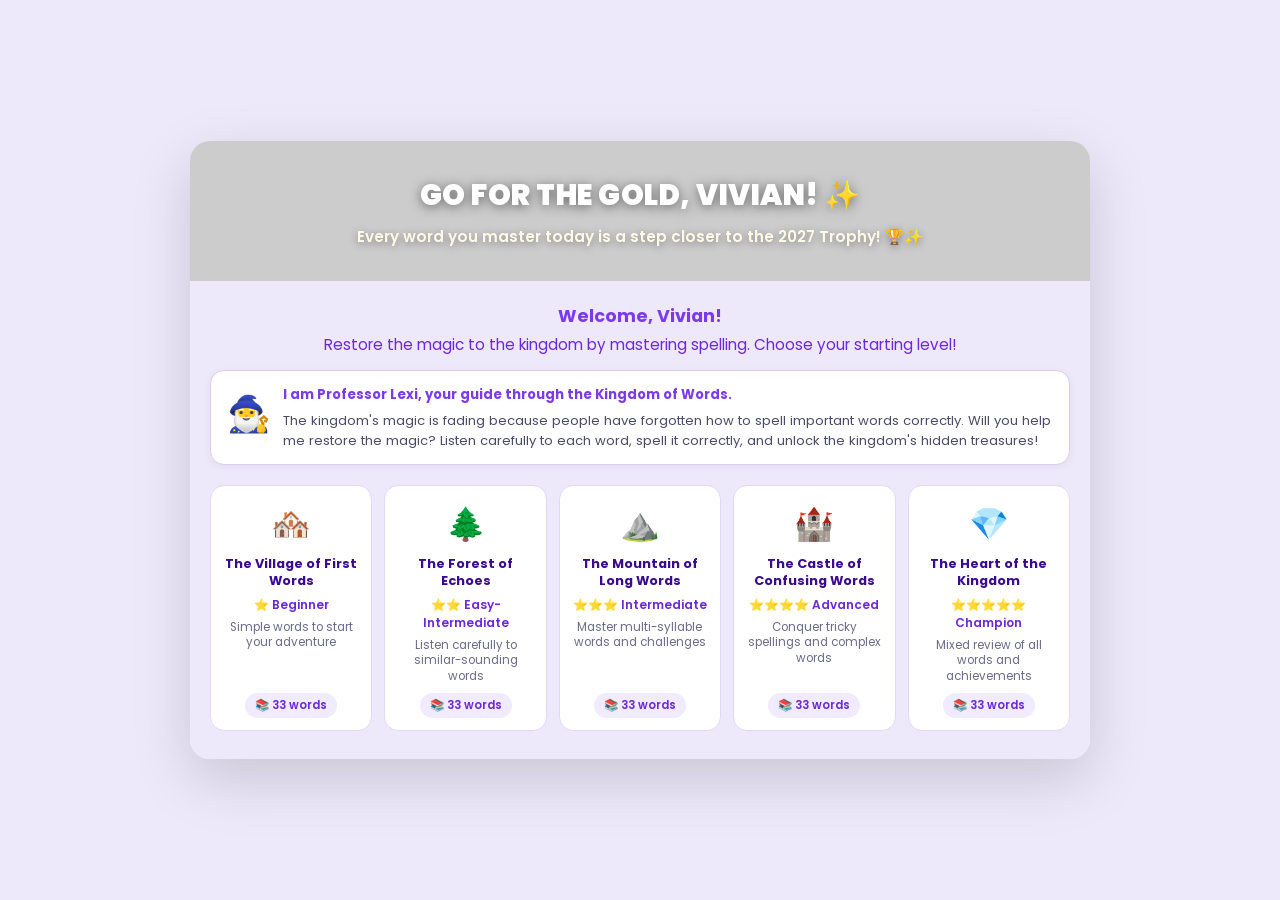
==== index.html @ 48dfe8df "Add files via upload" ====
<!DOCTYPE html>
<html lang="en">
<head>
    <meta charset="UTF-8">
    <meta name="viewport" content="width=device-width, initial-scale=1.0">
    <title>Kingdom of Words - Onboarding</title>
    <link href="https://fonts.googleapis.com/css2?family=Poppins:wght@300;400;600;700;900&display=swap" rel="stylesheet">
    <style>
        * { box-sizing: border-box; margin: 0; padding: 0; }
        
        body {
            font-family: 'Poppins', sans-serif;
            background: #ede8fa;
            min-height: 100vh;
            display: flex;
            justify-content: center;
            align-items: center;
            padding: 10px;
        }

        .container {
            max-width: 900px;
            width: 100%;
            background: white;
            border-radius: 20px;
            overflow: hidden;
            box-shadow: 0 20px 60px rgba(0, 0, 0, 0.15);
            display: flex;
            flex-direction: column;
            max-height: 95vh;
        }

        /* HERO BANNER */
        .header-section {
            background-image: url('https://lh3.googleusercontent.com/aida-public/[base64]');
            /* background-size: cover; */
            background-position: left 20%;
            padding: 28px 20px;
            text-align: center;
            position: relative;
            min-height: 140px;
            display: flex;
            flex-direction: column;
            justify-content: center;
            align-items: center;
        }

        .header-section::after {
            content: '';
            position: absolute;
            inset: 0;
            background: rgba(0, 0, 0, 0.2);
            z-index: 1;
        }

        .header-section h1 {
            color: white;
            font-size: 1.8rem;
            font-weight: 900;
            margin: 0;
            text-shadow: 0 2px 12px rgba(0, 0, 0, 0.5);
            position: relative;
            z-index: 2;
            letter-spacing: 0.5px;
        }

        .header-subtitle {
            color: #fff9e6;
            font-size: 0.95rem;
            font-weight: 600;
            margin: 8px 0 0 0;
            text-shadow: 0 2px 8px rgba(0, 0, 0, 0.4);
            position: relative;
            z-index: 2;
        }

        .header-tagline {
            display: none;
        }

        /* MAIN CONTENT */
        .main-content {
            background: #ede8fa;
            padding: 22px 20px 28px;
            flex: 1;
            overflow-y: auto;
        }

        /* WELCOME SECTION */
        .welcome-block {
            text-align: center;
            margin-bottom: 18px;
        }

        .welcome-name {
            font-size: 1.1rem;
            font-weight: 700;
            color: #7c3aed;
            margin-bottom: 4px;
        }

        .welcome-sub {
            font-size: 0.95rem;
            color: #6d28d9;
            line-height: 1.4;
        }

        /* PROFESSOR BOX */
        .lexi-intro {
            background: #fff;
            border-radius: 14px;
            border: 1.5px solid #d8cfee;
            padding: 14px 16px;
            display: flex;
            gap: 12px;
            align-items: flex-start;
            margin-bottom: 20px;
            box-shadow: 0 2px 8px rgba(0, 0, 0, 0.05);
        }

        .lexi-intro-emoji {
            font-size: 2.2rem;
            flex-shrink: 0;
            margin-top: 2px;
        }

        .lexi-intro-text p {
            font-size: 0.82rem;
            color: #4a4a6a;
            line-height: 1.5;
            margin: 0;
        }

        .lexi-intro-text p:first-child {
            font-weight: 700;
            color: #7c3aed;
            margin-bottom: 6px;
        }

        /* CARDS GRID */
        .kingdoms-grid {
            display: grid;
            grid-template-columns: repeat(auto-fit, minmax(140px, 1fr));
            gap: 12px;
            padding: 0;
        }

        .kingdom-card {
            background: #fff;
            border-radius: 14px;
            border: 1.5px solid #e0d9f5;
            padding: 14px 12px 12px;
            display: flex;
            flex-direction: column;
            align-items: center;
            text-align: center;
            cursor: pointer;
            transition: transform 0.15s, box-shadow 0.15s;
            position: relative;
            overflow: hidden;
        }

        .kingdom-card:hover {
            transform: translateY(-4px);
            box-shadow: 0 8px 20px rgba(124, 58, 237, 0.12);
            border-color: #a78bfa;
        }

        .lock-badge {
            display: none;
        }

        .kingdom-emoji {
            font-size: 2rem;
            margin-bottom: 8px;
        }

        .kingdom-name {
            font-size: 0.8rem;
            font-weight: 700;
            color: #3b0a8f;
            margin-bottom: 6px;
            line-height: 1.3;
        }

        .kingdom-difficulty {
            font-size: 0.75rem;
            font-weight: 600;
            color: #6d28d9;
            margin-bottom: 6px;
        }

        .kingdom-description {
            color: #6b6b8a;
            font-size: 0.73rem;
            line-height: 1.35;
            flex: 1;
            margin-bottom: 8px;
        }

        .kingdom-words-count {
            font-size: 0.72rem;
            background: #f0ebff;
            padding: 4px 10px;
            border-radius: 20px;
            color: #6d28d9;
            font-weight: 600;
            display: inline-block;
        }

        /* CONFIRMATION SCREEN */
        .confirmation-screen {
            display: none;
            justify-content: center;
            align-items: center;
            background: linear-gradient(135deg, #ede8fa 0%, #ddd4f0 100%);
        }

        .confirmation-screen.active {
            display: flex;
        }

        .confirmation-box {
            background: white;
            border-radius: 16px;
            padding: 24px 20px;
            text-align: center;
            max-width: 500px;
            box-shadow: 0 12px 40px rgba(124, 58, 237, 0.1);
        }

        .confirmation-emoji {
            font-size: 3rem;
            margin-bottom: 12px;
        }

        .confirmation-box h3 {
            font-size: 1.3rem;
            color: #3b0a8f;
            margin-bottom: 6px;
            font-weight: 700;
        }

        .confirmation-box p {
            font-size: 0.9rem;
            color: #6b6b8a;
            line-height: 1.4;
            margin-bottom: 14px;
        }

        .confirmation-stats {
            display: grid;
            grid-template-columns: 1fr 1fr;
            gap: 10px;
            margin-bottom: 14px;
        }

        .stat-item {
            background: #f5ebff;
            padding: 10px;
            border-radius: 8px;
        }

        .stat-label {
            font-size: 0.75rem;
            color: #9370db;
            margin-bottom: 3px;
            font-weight: 600;
        }

        .stat-value {
            font-size: 1.3rem;
            font-weight: 700;
            color: #7c3aed;
        }

        .button-group {
            display: grid;
            grid-template-columns: 1fr 1fr;
            gap: 8px;
        }

        .btn-primary {
            background: linear-gradient(135deg, #7c3aed 0%, #6d28d9 100%);
            color: white;
            border: none;
            padding: 10px 16px;
            font-size: 0.85rem;
            border-radius: 8px;
            cursor: pointer;
            font-weight: 700;
            transition: all 0.2s ease;
            font-family: 'Poppins', sans-serif;
        }

        .btn-primary:hover {
            transform: translateY(-2px);
            box-shadow: 0 8px 20px rgba(124, 58, 237, 0.3);
        }

        .btn-secondary {
            background: white;
            color: #7c3aed;
            border: 1.5px solid #c4b5fd;
            padding: 10px 16px;
            font-size: 0.85rem;
            border-radius: 8px;
            cursor: pointer;
            font-weight: 700;
            transition: all 0.2s ease;
            font-family: 'Poppins', sans-serif;
        }

        .btn-secondary:hover {
            background: #f5ebff;
            border-color: #7c3aed;
        }

        @keyframes fadeIn {
            from { opacity: 0; transform: translateY(15px); }
            to { opacity: 1; transform: translateY(0); }
        }

        .screen {
            animation: fadeIn 0.4s ease-in;
        }

        /* Responsive */
        @media (max-width: 768px) {
            .container {
                max-height: 100vh;
                border-radius: 0;
            }

            .header-section {
                padding: 18px 15px;
                min-height: 120px;
            }

            .header-section h1 {
                font-size: 1.4rem;
            }

            .header-subtitle {
                font-size: 0.85rem;
            }

            .main-content {
                padding: 16px 14px;
            }

            .welcome-name {
                font-size: 1rem;
            }

            .welcome-sub {
                font-size: 0.9rem;
            }

            .kingdoms-grid {
                grid-template-columns: repeat(auto-fit, minmax(120px, 1fr));
                gap: 10px;
            }

            .kingdom-card {
                padding: 12px 10px 10px;
            }

            .kingdom-emoji {
                font-size: 1.8rem;
                margin-bottom: 6px;
            }

            .kingdom-name {
                font-size: 0.75rem;
            }

            .kingdom-description {
                font-size: 0.7rem;
            }

            .button-group {
                grid-template-columns: 1fr;
            }

            .confirmation-box {
                max-width: 90%;
                padding: 20px 16px;
            }
        }
    </style>
</head>
<body>
    <div class="container">
        <!-- Header Section -->
        <div class="header-section" id="headerSection">
            <h1>GO FOR THE GOLD, VIVIAN! ✨</h1>
            <p class="header-subtitle">Every word you master today is a step closer to the 2027 Trophy! 🏆✨</p>
        </div>

        <!-- Kingdom Map -->
        <div class="main-content">
            <div style="text-align: center; margin-bottom: 14px;">
                <p style="font-size: 1.1rem; color: #7c3aed; font-weight: 700; margin-bottom: 4px;">Welcome, Vivian!</p>
                <p style="color: #6d28d9; font-size: 0.95rem;">Restore the magic to the kingdom by mastering spelling. Choose your starting level!</p>
            </div>
            <div class="lexi-intro">
                <div class="lexi-intro-emoji">🧙‍♂️</div>
                <div class="lexi-intro-text">
                    <p>I am Professor Lexi, your guide through the Kingdom of Words.</p>
                    <p>The kingdom's magic is fading because people have forgotten how to spell important words correctly. Will you help me restore the magic? Listen carefully to each word, spell it correctly, and unlock the kingdom's hidden treasures!</p>
                </div>
            </div>
            <div class="kingdoms-grid" id="kingdomsGrid"></div>
        </div>

        <!-- Level Confirmation -->
        <div class="confirmation-screen" id="confirmationScreen">
            <div class="confirmation-box">
                <div class="confirmation-emoji" id="confirmEmoji">🏘️</div>
                <h3 id="confirmTitle">The Village of First Words</h3>
                <p id="confirmDescription">Simple words to start your adventure</p>
                
                <div class="confirmation-stats">
                    <div class="stat-item">
                        <div class="stat-label">Words</div>
                        <div class="stat-value" id="confirmWordCount">33</div>
                    </div>
                    <div class="stat-item">
                        <div class="stat-label">Difficulty</div>
                        <div class="stat-value">⭐</div>
                    </div>
                </div>

                <div class="button-group">
                    <button class="btn-secondary" onclick="goToMap()">Back to Map</button>
                    <button class="btn-primary" onclick="startGame()">Start Game</button>
                </div>
            </div>
        </div>
    </div>

    <script>
        // Kingdom data with word ranges
        const kingdoms = [
            {
                id: 1,
                emoji: "🏘️",
                name: "The Village of First Words",
                difficulty: "⭐ Beginner",
                description: "Simple words to start your adventure",
                locked: false,
                wordCount: 33,
                theme: "🎯 Hear • Type • Learn"
            },
            {
                id: 2,
                emoji: "🌲",
                name: "The Forest of Echoes",
                difficulty: "⭐⭐ Easy-Intermediate",
                description: "Listen carefully to similar-sounding words",
                locked: false,
                wordCount: 33,
                theme: "👂 Careful Listening"
            },
            {
                id: 3,
                emoji: "⛰️",
                name: "The Mountain of Long Words",
                difficulty: "⭐⭐⭐ Intermediate",
                description: "Master multi-syllable words and challenges",
                locked: false,
                wordCount: 33,
                theme: "📝 Multi-syllable Quest"
            },
            {
                id: 4,
                emoji: "🏰",
                name: "The Castle of Confusing Words",
                difficulty: "⭐⭐⭐⭐ Advanced",
                description: "Conquer tricky spellings and complex words",
                locked: false,
                wordCount: 33,
                theme: "⚡ Ultimate Challenge"
            },
            {
                id: 5,
                emoji: "💎",
                name: "The Heart of the Kingdom",
                difficulty: "⭐⭐⭐⭐⭐ Champion",
                description: "Mixed review of all words and achievements",
                locked: false,
                wordCount: 33,
                theme: "👑 Master Speller"
            }
        ];

        let selectedKingdom = null;

        function goToMap() {
            renderKingdoms();
            document.getElementById('confirmationScreen').classList.remove('active');
        }

        function renderKingdoms() {
            const grid = document.getElementById('kingdomsGrid');
            grid.innerHTML = '';

            kingdoms.forEach((kingdom, index) => {
                const card = document.createElement('div');
                card.className = `kingdom-card ${kingdom.locked ? 'locked' : ''}`;
                
                if (!kingdom.locked) {
                    card.onclick = () => startGame(kingdom);
                }

                card.innerHTML = `
                    ${kingdom.locked ? '<div class="lock-badge">🔒</div>' : ''}
                    <div class="kingdom-emoji">${kingdom.emoji}</div>
                    <div class="kingdom-name">${kingdom.name}</div>
                    <div class="kingdom-difficulty">${kingdom.difficulty}</div>
                    <div class="kingdom-description">${kingdom.description}</div>
                    <div class="kingdom-words-count">📚 ${kingdom.wordCount} words</div>
                `;

                grid.appendChild(card);
            });
        }

        function startGame(kingdom) {
            if (kingdom) {
                // Store selected kingdom in sessionStorage
                sessionStorage.setItem('selectedKingdom', JSON.stringify(kingdom));
                
                // Redirect to main game
                window.location.href = 'game.html?kingdom=' + kingdom.id;
            }
        }

        // Initialize - Start on map screen
        document.getElementById('homeScreen')?.remove();
        document.getElementById('lexiScreen')?.remove();
        renderKingdoms();
    </script>
</body>
</html>
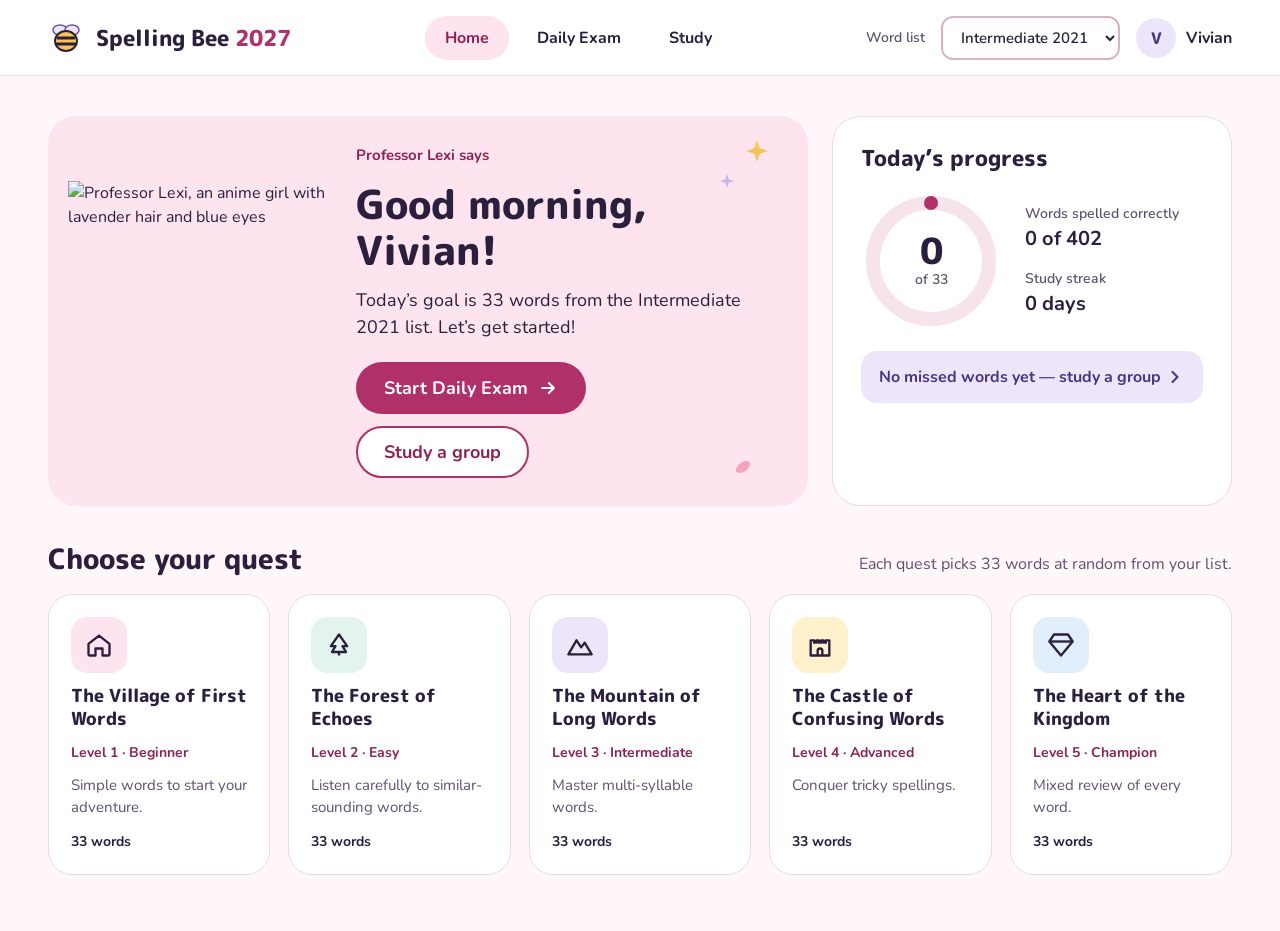
==== commit 81e88b22: "Add files via upload" ====
--- a/index.html
+++ b/index.html
@@ -3,544 +3,139 @@
 <head>
     <meta charset="UTF-8">
     <meta name="viewport" content="width=device-width, initial-scale=1.0">
-    <title>Kingdom of Words - Onboarding</title>
-    <link href="https://fonts.googleapis.com/css2?family=Poppins:wght@300;400;600;700;900&display=swap" rel="stylesheet">
-    <style>
-        * { box-sizing: border-box; margin: 0; padding: 0; }
-        
-        body {
-            font-family: 'Poppins', sans-serif;
-            background: #ede8fa;
-            min-height: 100vh;
-            display: flex;
-            justify-content: center;
-            align-items: center;
-            padding: 10px;
-        }
-
-        .container {
-            max-width: 900px;
-            width: 100%;
-            background: white;
-            border-radius: 20px;
-            overflow: hidden;
-            box-shadow: 0 20px 60px rgba(0, 0, 0, 0.15);
-            display: flex;
-            flex-direction: column;
-            max-height: 95vh;
-        }
-
-        /* HERO BANNER */
-        .header-section {
-            background-image: url('https://lh3.googleusercontent.com/aida-public/[base64]');
-            /* background-size: cover; */
-            background-position: left 20%;
-            padding: 28px 20px;
-            text-align: center;
-            position: relative;
-            min-height: 140px;
-            display: flex;
-            flex-direction: column;
-            justify-content: center;
-            align-items: center;
-        }
-
-        .header-section::after {
-            content: '';
-            position: absolute;
-            inset: 0;
-            background: rgba(0, 0, 0, 0.2);
-            z-index: 1;
-        }
-
-        .header-section h1 {
-            color: white;
-            font-size: 1.8rem;
-            font-weight: 900;
-            margin: 0;
-            text-shadow: 0 2px 12px rgba(0, 0, 0, 0.5);
-            position: relative;
-            z-index: 2;
-            letter-spacing: 0.5px;
-        }
-
-        .header-subtitle {
-            color: #fff9e6;
-            font-size: 0.95rem;
-            font-weight: 600;
-            margin: 8px 0 0 0;
-            text-shadow: 0 2px 8px rgba(0, 0, 0, 0.4);
-            position: relative;
-            z-index: 2;
-        }
-
-        .header-tagline {
-            display: none;
-        }
-
-        /* MAIN CONTENT */
-        .main-content {
-            background: #ede8fa;
-            padding: 22px 20px 28px;
-            flex: 1;
-            overflow-y: auto;
-        }
-
-        /* WELCOME SECTION */
-        .welcome-block {
-            text-align: center;
-            margin-bottom: 18px;
-        }
-
-        .welcome-name {
-            font-size: 1.1rem;
-            font-weight: 700;
-            color: #7c3aed;
-            margin-bottom: 4px;
-        }
-
-        .welcome-sub {
-            font-size: 0.95rem;
-            color: #6d28d9;
-            line-height: 1.4;
-        }
-
-        /* PROFESSOR BOX */
-        .lexi-intro {
-            background: #fff;
-            border-radius: 14px;
-            border: 1.5px solid #d8cfee;
-            padding: 14px 16px;
-            display: flex;
-            gap: 12px;
-            align-items: flex-start;
-            margin-bottom: 20px;
-            box-shadow: 0 2px 8px rgba(0, 0, 0, 0.05);
-        }
-
-        .lexi-intro-emoji {
-            font-size: 2.2rem;
-            flex-shrink: 0;
-            margin-top: 2px;
-        }
-
-        .lexi-intro-text p {
-            font-size: 0.82rem;
-            color: #4a4a6a;
-            line-height: 1.5;
-            margin: 0;
-        }
-
-        .lexi-intro-text p:first-child {
-            font-weight: 700;
-            color: #7c3aed;
-            margin-bottom: 6px;
-        }
-
-        /* CARDS GRID */
-        .kingdoms-grid {
-            display: grid;
-            grid-template-columns: repeat(auto-fit, minmax(140px, 1fr));
-            gap: 12px;
-            padding: 0;
-        }
-
-        .kingdom-card {
-            background: #fff;
-            border-radius: 14px;
-            border: 1.5px solid #e0d9f5;
-            padding: 14px 12px 12px;
-            display: flex;
-            flex-direction: column;
-            align-items: center;
-            text-align: center;
-            cursor: pointer;
-            transition: transform 0.15s, box-shadow 0.15s;
-            position: relative;
-            overflow: hidden;
-        }
-
-        .kingdom-card:hover {
-            transform: translateY(-4px);
-            box-shadow: 0 8px 20px rgba(124, 58, 237, 0.12);
-            border-color: #a78bfa;
-        }
-
-        .lock-badge {
-            display: none;
-        }
-
-        .kingdom-emoji {
-            font-size: 2rem;
-            margin-bottom: 8px;
-        }
-
-        .kingdom-name {
-            font-size: 0.8rem;
-            font-weight: 700;
-            color: #3b0a8f;
-            margin-bottom: 6px;
-            line-height: 1.3;
-        }
-
-        .kingdom-difficulty {
-            font-size: 0.75rem;
-            font-weight: 600;
-            color: #6d28d9;
-            margin-bottom: 6px;
-        }
-
-        .kingdom-description {
-            color: #6b6b8a;
-            font-size: 0.73rem;
-            line-height: 1.35;
-            flex: 1;
-            margin-bottom: 8px;
-        }
-
-        .kingdom-words-count {
-            font-size: 0.72rem;
-            background: #f0ebff;
-            padding: 4px 10px;
-            border-radius: 20px;
-            color: #6d28d9;
-            font-weight: 600;
-            display: inline-block;
-        }
-
-        /* CONFIRMATION SCREEN */
-        .confirmation-screen {
-            display: none;
-            justify-content: center;
-            align-items: center;
-            background: linear-gradient(135deg, #ede8fa 0%, #ddd4f0 100%);
-        }
-
-        .confirmation-screen.active {
-            display: flex;
-        }
-
-        .confirmation-box {
-            background: white;
-            border-radius: 16px;
-            padding: 24px 20px;
-            text-align: center;
-            max-width: 500px;
-            box-shadow: 0 12px 40px rgba(124, 58, 237, 0.1);
-        }
-
-        .confirmation-emoji {
-            font-size: 3rem;
-            margin-bottom: 12px;
-        }
-
-        .confirmation-box h3 {
-            font-size: 1.3rem;
-            color: #3b0a8f;
-            margin-bottom: 6px;
-            font-weight: 700;
-        }
-
-        .confirmation-box p {
-            font-size: 0.9rem;
-            color: #6b6b8a;
-            line-height: 1.4;
-            margin-bottom: 14px;
-        }
-
-        .confirmation-stats {
-            display: grid;
-            grid-template-columns: 1fr 1fr;
-            gap: 10px;
-            margin-bottom: 14px;
-        }
-
-        .stat-item {
-            background: #f5ebff;
-            padding: 10px;
-            border-radius: 8px;
-        }
-
-        .stat-label {
-            font-size: 0.75rem;
-            color: #9370db;
-            margin-bottom: 3px;
-            font-weight: 600;
-        }
-
-        .stat-value {
-            font-size: 1.3rem;
-            font-weight: 700;
-            color: #7c3aed;
-        }
-
-        .button-group {
-            display: grid;
-            grid-template-columns: 1fr 1fr;
-            gap: 8px;
-        }
-
-        .btn-primary {
-            background: linear-gradient(135deg, #7c3aed 0%, #6d28d9 100%);
-            color: white;
-            border: none;
-            padding: 10px 16px;
-            font-size: 0.85rem;
-            border-radius: 8px;
-            cursor: pointer;
-            font-weight: 700;
-            transition: all 0.2s ease;
-            font-family: 'Poppins', sans-serif;
-        }
-
-        .btn-primary:hover {
-            transform: translateY(-2px);
-            box-shadow: 0 8px 20px rgba(124, 58, 237, 0.3);
-        }
-
-        .btn-secondary {
-            background: white;
-            color: #7c3aed;
-            border: 1.5px solid #c4b5fd;
-            padding: 10px 16px;
-            font-size: 0.85rem;
-            border-radius: 8px;
-            cursor: pointer;
-            font-weight: 700;
-            transition: all 0.2s ease;
-            font-family: 'Poppins', sans-serif;
-        }
-
-        .btn-secondary:hover {
-            background: #f5ebff;
-            border-color: #7c3aed;
-        }
-
-        @keyframes fadeIn {
-            from { opacity: 0; transform: translateY(15px); }
-            to { opacity: 1; transform: translateY(0); }
-        }
-
-        .screen {
-            animation: fadeIn 0.4s ease-in;
-        }
-
-        /* Responsive */
-        @media (max-width: 768px) {
-            .container {
-                max-height: 100vh;
-                border-radius: 0;
-            }
-
-            .header-section {
-                padding: 18px 15px;
-                min-height: 120px;
-            }
-
-            .header-section h1 {
-                font-size: 1.4rem;
-            }
-
-            .header-subtitle {
-                font-size: 0.85rem;
-            }
-
-            .main-content {
-                padding: 16px 14px;
-            }
-
-            .welcome-name {
-                font-size: 1rem;
-            }
-
-            .welcome-sub {
-                font-size: 0.9rem;
-            }
-
-            .kingdoms-grid {
-                grid-template-columns: repeat(auto-fit, minmax(120px, 1fr));
-                gap: 10px;
-            }
-
-            .kingdom-card {
-                padding: 12px 10px 10px;
-            }
-
-            .kingdom-emoji {
-                font-size: 1.8rem;
-                margin-bottom: 6px;
-            }
-
-            .kingdom-name {
-                font-size: 0.75rem;
-            }
-
-            .kingdom-description {
-                font-size: 0.7rem;
-            }
-
-            .button-group {
-                grid-template-columns: 1fr;
-            }
-
-            .confirmation-box {
-                max-width: 90%;
-                padding: 20px 16px;
-            }
-        }
-    </style>
+    <title>Spelling Bee 2027 – Home</title>
+    <link rel="preconnect" href="https://fonts.googleapis.com">
+    <link rel="preconnect" href="https://fonts.gstatic.com" crossorigin>
+    <link rel="stylesheet" href="https://fonts.googleapis.com/css2?family=Atkinson+Hyperlegible:wght@400;700&family=M+PLUS+Rounded+1c:wght@500;700;800&family=Nunito:wght@400;600;700;800&display=swap">
+    <link rel="stylesheet" href="app.css">
+    <script src="app.js"></script>
 </head>
 <body>
-    <div class="container">
-        <!-- Header Section -->
-        <div class="header-section" id="headerSection">
-            <h1>GO FOR THE GOLD, VIVIAN! ✨</h1>
-            <p class="header-subtitle">Every word you master today is a step closer to the 2027 Trophy! 🏆✨</p>
+    <a class="skip-link" href="#main">Skip to main content</a>
+
+    <header class="site-header">
+        <a class="brand" href="index.html">
+            <svg width="36" height="36" viewBox="0 0 36 36" aria-hidden="true"><ellipse cx="12" cy="10" rx="7" ry="5" fill="#EDE6FA" stroke="#6B4FA0" stroke-width="1.5"/><ellipse cx="24" cy="10" rx="7" ry="5" fill="#EDE6FA" stroke="#6B4FA0" stroke-width="1.5"/><ellipse cx="18" cy="21" rx="11" ry="10" fill="#F6C453" stroke="#2A1F3D" stroke-width="2"/><path d="M10 18h16M9 24h18" stroke="#2A1F3D" stroke-width="3" stroke-linecap="round"/></svg>
+            <span>Spelling Bee <span class="brand-year">2027</span></span>
+        </a>
+        <nav class="main-nav" aria-label="Main">
+            <a href="index.html" data-nav="home">Home</a>
+            <a href="game.html" data-nav="exam">Daily Exam</a>
+            <a href="game.html?view=study" data-nav="study">Study</a>
+        </nav>
+        <div class="header-tools">
+            <label for="word-list">Word list</label>
+            <select id="word-list" class="select"></select>
+            <div class="user-chip"><span class="avatar-initial" aria-hidden="true">V</span><span>Vivian</span></div>
+        </div>
+    </header>
+
+    <main id="main" class="page">
+        <div class="home-top">
+            <section class="hero" aria-labelledby="hello">
+                <svg class="sparkle" aria-hidden="true" width="22" height="22" viewBox="0 0 20 20" style="top: 24px; right: 40px"><path d="M10 0L12.5 7.5L20 10L12.5 12.5L10 20L7.5 12.5L0 10L7.5 7.5Z" fill="#F6C453"/></svg>
+                <svg class="sparkle" aria-hidden="true" width="14" height="14" viewBox="0 0 20 20" style="top: 58px; right: 74px"><path d="M10 0L12.5 7.5L20 10L12.5 12.5L10 20L7.5 12.5L0 10L7.5 7.5Z" fill="#C9B6EE"/></svg>
+                <svg class="sparkle" aria-hidden="true" width="18" height="18" viewBox="0 0 20 20" style="bottom: 30px; right: 56px"><ellipse cx="10" cy="10" rx="9" ry="5" transform="rotate(-35 10 10)" fill="#F4A3BD"/></svg>
+                <img class="hero-portrait" src="images/lexi-portrait.png" alt="Professor Lexi, an anime girl with lavender hair and blue eyes" width="260" height="260">
+                <div class="hero-text">
+                    <p class="hero-kicker">Professor Lexi says</p>
+                    <h1 id="hello">Hello, Vivian!</h1>
+                    <p class="hero-lead" id="hero-lead">Loading today’s words…</p>
+                    <div class="hero-actions">
+                        <a class="btn btn-primary" href="game.html" id="continue-btn">Start Daily Exam
+                            <svg width="20" height="20" viewBox="0 0 24 24" fill="none" stroke="currentColor" stroke-width="2.5" stroke-linecap="round" stroke-linejoin="round" aria-hidden="true"><path d="M5 12h14M13 6l6 6-6 6"/></svg>
+                        </a>
+                        <a class="btn btn-outline" href="game.html?view=study">Study a group</a>
+                    </div>
+                </div>
+            </section>
+
+            <section class="card progress-card" aria-labelledby="today-h">
+                <h2 id="today-h">Today’s progress</h2>
+                <div class="progress-body">
+                    <div class="ring">
+                        <svg width="140" height="140" viewBox="0 0 140 140" role="img" id="ring-svg" aria-label="0 words correct today">
+                            <circle cx="70" cy="70" r="58" fill="none" stroke="var(--track)" stroke-width="14"/>
+                            <circle id="ring-fill" cx="70" cy="70" r="58" fill="none" stroke="var(--primary)" stroke-width="14" stroke-linecap="round" stroke-dasharray="0 364.4" transform="rotate(-90 70 70)"/>
+                        </svg>
+                        <div class="ring-label" aria-hidden="true"><span class="ring-number" id="ring-number">0</span><span class="ring-of" id="ring-of">of 33</span></div>
+                    </div>
+                    <dl class="stat-list">
+                        <div><dt>Words spelled correctly</dt><dd id="stat-mastered">–</dd></div>
+                        <div><dt>Study streak</dt><dd id="stat-streak">–</dd></div>
+                    </dl>
+                </div>
+                <a class="review-link" href="game.html?mode=missed" id="review-link">
+                    <span id="review-text">Review missed words</span>
+                    <svg width="20" height="20" viewBox="0 0 24 24" fill="none" stroke="currentColor" stroke-width="2.5" stroke-linecap="round" stroke-linejoin="round" aria-hidden="true"><path d="M9 6l6 6-6 6"/></svg>
+                </a>
+            </section>
         </div>
 
-        <!-- Kingdom Map -->
-        <div class="main-content">
-            <div style="text-align: center; margin-bottom: 14px;">
-                <p style="font-size: 1.1rem; color: #7c3aed; font-weight: 700; margin-bottom: 4px;">Welcome, Vivian!</p>
-                <p style="color: #6d28d9; font-size: 0.95rem;">Restore the magic to the kingdom by mastering spelling. Choose your starting level!</p>
+        <section aria-labelledby="quests-h" style="display: flex; flex-direction: column; gap: 18px">
+            <div class="section-head">
+                <h2 id="quests-h">Choose your quest</h2>
+                <p class="muted">Each quest picks 33 words at random from your list.</p>
             </div>
-            <div class="lexi-intro">
-                <div class="lexi-intro-emoji">🧙‍♂️</div>
-                <div class="lexi-intro-text">
-                    <p>I am Professor Lexi, your guide through the Kingdom of Words.</p>
-                    <p>The kingdom's magic is fading because people have forgotten how to spell important words correctly. Will you help me restore the magic? Listen carefully to each word, spell it correctly, and unlock the kingdom's hidden treasures!</p>
-                </div>
-            </div>
-            <div class="kingdoms-grid" id="kingdomsGrid"></div>
-        </div>
+            <div class="quest-grid" id="quest-grid"></div>
+        </section>
+    </main>
 
-        <!-- Level Confirmation -->
-        <div class="confirmation-screen" id="confirmationScreen">
-            <div class="confirmation-box">
-                <div class="confirmation-emoji" id="confirmEmoji">🏘️</div>
-                <h3 id="confirmTitle">The Village of First Words</h3>
-                <p id="confirmDescription">Simple words to start your adventure</p>
-                
-                <div class="confirmation-stats">
-                    <div class="stat-item">
-                        <div class="stat-label">Words</div>
-                        <div class="stat-value" id="confirmWordCount">33</div>
-                    </div>
-                    <div class="stat-item">
-                        <div class="stat-label">Difficulty</div>
-                        <div class="stat-value">⭐</div>
-                    </div>
-                </div>
-
-                <div class="button-group">
-                    <button class="btn-secondary" onclick="goToMap()">Back to Map</button>
-                    <button class="btn-primary" onclick="startGame()">Start Game</button>
-                </div>
-            </div>
-        </div>
-    </div>
+    <nav class="bottom-nav" aria-label="Main">
+        <a href="index.html" data-nav="home"><svg width="24" height="24" viewBox="0 0 24 24" fill="none" stroke="currentColor" stroke-width="2" stroke-linejoin="round" aria-hidden="true"><path d="M3 11l9-7 9 7v9a1 1 0 0 1-1 1h-5v-6H9v6H4a1 1 0 0 1-1-1z"/></svg>Home</a>
+        <a href="game.html" data-nav="exam"><svg width="24" height="24" viewBox="0 0 24 24" fill="none" stroke="currentColor" stroke-width="2" stroke-linecap="round" stroke-linejoin="round" aria-hidden="true"><path d="M11 5L6 9H3v6h3l5 4z"/><path d="M15.5 8.5a5 5 0 0 1 0 7"/></svg>Exam</a>
+        <a href="game.html?view=study" data-nav="study"><svg width="24" height="24" viewBox="0 0 24 24" fill="none" stroke="currentColor" stroke-width="2" stroke-linejoin="round" aria-hidden="true"><path d="M4 5a2 2 0 0 1 2-2h13v16H6a2 2 0 0 0-2 2z"/><path d="M4 21V5M9 7h6"/></svg>Study</a>
+    </nav>
 
     <script>
-        // Kingdom data with word ranges
-        const kingdoms = [
-            {
-                id: 1,
-                emoji: "🏘️",
-                name: "The Village of First Words",
-                difficulty: "⭐ Beginner",
-                description: "Simple words to start your adventure",
-                locked: false,
-                wordCount: 33,
-                theme: "🎯 Hear • Type • Learn"
-            },
-            {
-                id: 2,
-                emoji: "🌲",
-                name: "The Forest of Echoes",
-                difficulty: "⭐⭐ Easy-Intermediate",
-                description: "Listen carefully to similar-sounding words",
-                locked: false,
-                wordCount: 33,
-                theme: "👂 Careful Listening"
-            },
-            {
-                id: 3,
-                emoji: "⛰️",
-                name: "The Mountain of Long Words",
-                difficulty: "⭐⭐⭐ Intermediate",
-                description: "Master multi-syllable words and challenges",
-                locked: false,
-                wordCount: 33,
-                theme: "📝 Multi-syllable Quest"
-            },
-            {
-                id: 4,
-                emoji: "🏰",
-                name: "The Castle of Confusing Words",
-                difficulty: "⭐⭐⭐⭐ Advanced",
-                description: "Conquer tricky spellings and complex words",
-                locked: false,
-                wordCount: 33,
-                theme: "⚡ Ultimate Challenge"
-            },
-            {
-                id: 5,
-                emoji: "💎",
-                name: "The Heart of the Kingdom",
-                difficulty: "⭐⭐⭐⭐⭐ Champion",
-                description: "Mixed review of all words and achievements",
-                locked: false,
-                wordCount: 33,
-                theme: "👑 Master Speller"
+        SB.initHeader('home');
+
+        const hour = new Date().getHours();
+        const greeting = hour < 12 ? 'Good morning' : hour < 18 ? 'Good afternoon' : 'Good evening';
+        document.getElementById('hello').textContent = `${greeting}, Vivian!`;
+
+        document.getElementById('quest-grid').innerHTML = SB.QUESTS.map(q => `
+            <a class="quest" href="game.html?kingdom=${q.id}">
+                <span class="quest-icon" style="background: var(${q.tint})"><svg width="28" height="28" viewBox="0 0 24 24" fill="none" stroke="#2A1F3D" stroke-width="2" stroke-linejoin="round" aria-hidden="true">${q.icon}</svg></span>
+                <span class="quest-name">${SB.esc(q.name)}</span>
+                <span class="quest-level">${SB.esc(q.level)}</span>
+                <span class="quest-desc">${SB.esc(q.desc)}</span>
+                <span class="quest-count">33 words</span>
+            </a>`).join('');
+
+        SB.loadWords().then(({ list, words, goal }) => {
+            const p = SB.getProgress();
+            const score = SB.todayScore(p);
+            const inList = new Set(words.map(w => w.word));
+            const mastered = Object.keys(p.correctWords).filter(w => inList.has(w)).length;
+            const missed = Object.keys(p.incorrectWordsCount).filter(w => inList.has(w)).length;
+            const days = SB.streak(p);
+
+            let lead = `Today’s goal is ${goal} words from the ${list.name} list. `;
+            if (score.correct === 0) lead += 'Let’s get started!';
+            else if (score.correct < goal) lead += `You’re ${score.correct} words in — let’s keep going.`;
+            else lead += 'You reached today’s goal — amazing work!';
+            document.getElementById('hero-lead').textContent = lead;
+            if (score.total > 0) document.getElementById('continue-btn').firstChild.textContent = 'Continue Daily Exam ';
+
+            const shown = Math.min(score.correct, goal);
+            document.getElementById('ring-fill').setAttribute('stroke-dasharray', `${(shown / goal * 364.4).toFixed(1)} 364.4`);
+            document.getElementById('ring-svg').setAttribute('aria-label', `${score.correct} of ${goal} words correct today`);
+            document.getElementById('ring-number').textContent = score.correct;
+            document.getElementById('ring-of').textContent = `of ${goal}`;
+            document.getElementById('stat-mastered').textContent = `${mastered} of ${words.length}`;
+            document.getElementById('stat-streak').textContent = days === 1 ? '1 day' : `${days} days`;
+
+            const review = document.getElementById('review-link');
+            if (missed > 0) {
+                document.getElementById('review-text').textContent = `Review ${missed} missed ${missed === 1 ? 'word' : 'words'}`;
+            } else {
+                document.getElementById('review-text').textContent = 'No missed words yet — study a group';
+                review.href = 'game.html?view=study';
             }
-        ];
-
-        let selectedKingdom = null;
-
-        function goToMap() {
-            renderKingdoms();
-            document.getElementById('confirmationScreen').classList.remove('active');
-        }
-
-        function renderKingdoms() {
-            const grid = document.getElementById('kingdomsGrid');
-            grid.innerHTML = '';
-
-            kingdoms.forEach((kingdom, index) => {
-                const card = document.createElement('div');
-                card.className = `kingdom-card ${kingdom.locked ? 'locked' : ''}`;
-                
-                if (!kingdom.locked) {
-                    card.onclick = () => startGame(kingdom);
-                }
-
-                card.innerHTML = `
-                    ${kingdom.locked ? '<div class="lock-badge">🔒</div>' : ''}
-                    <div class="kingdom-emoji">${kingdom.emoji}</div>
-                    <div class="kingdom-name">${kingdom.name}</div>
-                    <div class="kingdom-difficulty">${kingdom.difficulty}</div>
-                    <div class="kingdom-description">${kingdom.description}</div>
-                    <div class="kingdom-words-count">📚 ${kingdom.wordCount} words</div>
-                `;
-
-                grid.appendChild(card);
-            });
-        }
-
-        function startGame(kingdom) {
-            if (kingdom) {
-                // Store selected kingdom in sessionStorage
-                sessionStorage.setItem('selectedKingdom', JSON.stringify(kingdom));
-                
-                // Redirect to main game
-                window.location.href = 'game.html?kingdom=' + kingdom.id;
-            }
-        }
-
-        // Initialize - Start on map screen
-        document.getElementById('homeScreen')?.remove();
-        document.getElementById('lexiScreen')?.remove();
-        renderKingdoms();
+        }).catch(() => {
+            document.getElementById('hero-lead').textContent = 'The word list could not be loaded. Open this app from a web server (for example GitHub Pages), not by double-clicking the file.';
+        });
     </script>
 </body>
 </html>
--- a/app.css
+++ b/app.css
@@ -0,0 +1,390 @@
+/* Spelling Bee 2027 — shared styles */
+:root {
+    --ink: #2A1F3D;
+    --muted: #5E5270;
+    --bg: #FFF7FA;
+    --surface: #FFFFFF;
+    --line: #F2D7E3;
+    --field-line: #D7B3C6;
+    --primary: #B0306A;
+    --primary-ink: #8C2355;
+    --primary-soft: #FDE4EE;
+    --lavender: #EDE6FA;
+    --lavender-ink: #4B3480;
+    --honey: #F6C453;
+    --honey-soft: #FFF1CC;
+    --mint-soft: #E3F4EE;
+    --sky-soft: #E1EEFB;
+    --good: #1E5C44;
+    --good-soft: #E3F4EE;
+    --bad: #8E1E17;
+    --bad-soft: #FDECEA;
+    --track: #F6E3EC;
+    --font-display: 'M PLUS Rounded 1c', 'Nunito', system-ui, sans-serif;
+    --font-body: 'Nunito', system-ui, sans-serif;
+}
+
+html.high-contrast {
+    --ink: #000000;
+    --muted: #2A1F3D;
+    --line: #6B4F63;
+    --field-line: #2A1F3D;
+    --primary: #8C1F52;
+    --primary-ink: #6B1A41;
+    --track: #D9B8C8;
+}
+
+html.easy-read {
+    --font-display: 'Atkinson Hyperlegible', system-ui, sans-serif;
+    --font-body: 'Atkinson Hyperlegible', system-ui, sans-serif;
+}
+html.easy-read body { letter-spacing: 0.02em; word-spacing: 0.08em; }
+
+html.text-small { font-size: 93.75%; }
+html.text-large { font-size: 118.75%; }
+
+html.reduce-motion *, html.reduce-motion *::before, html.reduce-motion *::after {
+    animation: none !important;
+    transition: none !important;
+    scroll-behavior: auto !important;
+}
+
+* { box-sizing: border-box; }
+[hidden] { display: none !important; }
+
+body {
+    margin: 0;
+    font-family: var(--font-body);
+    color: var(--ink);
+    background: var(--bg);
+    line-height: 1.5;
+    min-height: 100vh;
+}
+
+a { color: var(--primary-ink); }
+a:hover { color: #6B1A41; }
+button, input, select { font-family: inherit; }
+button { cursor: pointer; }
+:focus-visible { outline: 3px solid var(--ink); outline-offset: 3px; }
+h1, h2, h3 { font-family: var(--font-display); font-weight: 800; margin: 0; line-height: 1.2; }
+p { margin: 0; }
+img { max-width: 100%; }
+
+.visually-hidden {
+    position: absolute !important;
+    width: 1px; height: 1px;
+    padding: 0; margin: -1px;
+    overflow: hidden; clip: rect(0 0 0 0);
+    white-space: nowrap; border: 0;
+}
+
+.skip-link {
+    position: absolute; left: 16px; top: -60px;
+    padding: 10px 16px; border-radius: 12px;
+    background: var(--ink); color: #FFFFFF; font-weight: 700; z-index: 10;
+}
+.skip-link:focus { top: 12px; color: #FFFFFF; }
+
+/* ---------- Header ---------- */
+.site-header {
+    display: flex; align-items: center; justify-content: space-between; gap: 16px;
+    min-height: 76px; padding: 0 48px;
+    background: var(--surface); border-bottom: 1px solid var(--line);
+}
+.brand {
+    display: flex; align-items: center; gap: 12px;
+    text-decoration: none; color: var(--ink);
+    font-family: var(--font-display); font-weight: 800; font-size: 1.375rem;
+}
+.brand:hover { color: var(--ink); }
+.brand-year { color: var(--primary); }
+.main-nav { display: flex; gap: 8px; }
+.main-nav a {
+    display: flex; align-items: center; gap: 8px;
+    min-height: 44px; padding: 0 20px; border-radius: 999px;
+    color: var(--ink); font-weight: 700; text-decoration: none;
+}
+.main-nav a:hover { background: var(--bg); }
+.main-nav a[aria-current="page"] { background: var(--primary-soft); color: var(--primary-ink); }
+.main-nav svg { display: none; }
+.header-tools { display: flex; align-items: center; gap: 16px; }
+.header-tools label { font-size: 0.875rem; font-weight: 600; color: var(--muted); }
+.select {
+    height: 44px; padding: 0 14px;
+    border: 2px solid var(--field-line); border-radius: 12px;
+    background: var(--surface); color: var(--ink);
+    font-size: 0.9375rem; font-weight: 600;
+}
+.user-chip { display: flex; align-items: center; gap: 10px; font-weight: 700; }
+.avatar-initial {
+    width: 40px; height: 40px; border-radius: 50%;
+    background: var(--lavender); color: var(--lavender-ink);
+    display: flex; align-items: center; justify-content: center;
+    font-family: var(--font-display); font-weight: 800;
+}
+
+/* ---------- Layout ---------- */
+.page { max-width: 1280px; margin: 0 auto; padding: 40px 48px 56px; display: flex; flex-direction: column; gap: 36px; }
+.card { background: var(--surface); border: 1px solid var(--line); border-radius: 28px; }
+.muted { color: var(--muted); }
+
+/* ---------- Buttons ---------- */
+.btn {
+    display: inline-flex; align-items: center; justify-content: center; gap: 10px;
+    min-height: 52px; padding: 0 26px; border-radius: 999px;
+    font-size: 1.125rem; font-weight: 700; text-decoration: none;
+    border: 2px solid transparent;
+}
+.btn-primary { background: var(--primary); color: #FFFFFF; }
+.btn-primary:hover { background: var(--primary-ink); color: #FFFFFF; }
+.btn-outline { background: var(--surface); border-color: var(--primary); color: var(--primary-ink); }
+.btn-outline:hover { background: var(--primary-soft); color: var(--primary-ink); }
+.btn-soft {
+    background: var(--surface); border: 2px solid var(--primary); color: var(--primary-ink);
+    min-height: 52px; border-radius: 16px; font-size: 1rem; font-weight: 700;
+}
+.btn-soft:hover { background: var(--primary-soft); }
+
+/* ---------- Home ---------- */
+.home-top { display: grid; grid-template-columns: minmax(0, 1fr) 400px; gap: 24px; }
+.hero {
+    position: relative; display: flex; align-items: center; gap: 28px;
+    padding: 28px 40px 28px 20px; border-radius: 28px; background: var(--primary-soft);
+    overflow: hidden;
+}
+.hero-portrait { width: 260px; height: 260px; flex-shrink: 0; margin: -12px 0; object-fit: cover; }
+.hero-text { display: flex; flex-direction: column; gap: 14px; }
+.hero-kicker { font-size: 0.9375rem; font-weight: 700; color: var(--primary-ink); }
+.hero h1 { font-size: 2.5rem; line-height: 1.15; }
+.hero-lead { font-size: 1.125rem; line-height: 1.55; max-width: 460px; }
+.hero-actions { display: flex; flex-wrap: wrap; gap: 12px; margin-top: 6px; }
+.sparkle { position: absolute; }
+
+.progress-card { padding: 28px; display: flex; flex-direction: column; gap: 20px; }
+.progress-card h2 { font-size: 1.375rem; }
+.progress-body { display: flex; align-items: center; gap: 24px; }
+.ring { position: relative; width: 140px; height: 140px; flex-shrink: 0; }
+.ring-label { position: absolute; inset: 0; display: flex; flex-direction: column; align-items: center; justify-content: center; }
+.ring-number { font-family: var(--font-display); font-weight: 800; font-size: 2.25rem; line-height: 1; }
+.ring-of { font-size: 0.875rem; color: var(--muted); font-weight: 600; }
+.stat-list { margin: 0; display: flex; flex-direction: column; gap: 14px; }
+.stat-list dt { font-size: 0.875rem; color: var(--muted); font-weight: 600; }
+.stat-list dd { margin: 0; font-size: 1.25rem; font-weight: 700; }
+.review-link {
+    display: flex; align-items: center; justify-content: space-between;
+    min-height: 52px; padding: 0 18px; border-radius: 16px;
+    background: var(--lavender); color: var(--lavender-ink); font-weight: 700; text-decoration: none;
+}
+.review-link:hover { color: var(--lavender-ink); background: #E2D8F7; }
+
+.section-head { display: flex; align-items: baseline; justify-content: space-between; gap: 16px; flex-wrap: wrap; }
+.section-head h2 { font-size: 1.75rem; }
+.quest-grid { display: grid; grid-template-columns: repeat(5, minmax(0, 1fr)); gap: 18px; }
+.quest {
+    display: flex; flex-direction: column; gap: 12px; padding: 22px;
+    border-radius: 24px; background: var(--surface); border: 1px solid var(--line);
+    color: var(--ink); text-decoration: none;
+}
+.quest:hover { color: var(--ink); border-color: var(--primary); }
+.quest-icon { width: 56px; height: 56px; border-radius: 16px; display: flex; align-items: center; justify-content: center; }
+.quest-name { font-family: var(--font-display); font-weight: 800; font-size: 1.125rem; line-height: 1.25; }
+.quest-level { font-size: 0.875rem; font-weight: 700; color: var(--primary-ink); }
+.quest-desc { font-size: 0.9375rem; line-height: 1.45; color: var(--muted); }
+.quest-count { margin-top: auto; font-size: 0.875rem; font-weight: 700; }
+
+/* ---------- Exam ---------- */
+.exam-head { display: flex; align-items: flex-end; justify-content: space-between; gap: 24px; flex-wrap: wrap; }
+.exam-head h1 { font-size: 2.125rem; }
+.exam-head-left { display: flex; flex-direction: column; gap: 6px; }
+.mode-row { display: flex; align-items: center; gap: 10px; flex-wrap: wrap; }
+.mode-row label { font-weight: 700; font-size: 0.9375rem; }
+.exam-progress { width: 420px; max-width: 100%; display: flex; flex-direction: column; gap: 8px; }
+.exam-progress-labels { display: flex; justify-content: space-between; font-size: 0.9375rem; font-weight: 700; }
+.bar { height: 14px; border-radius: 999px; background: var(--track); overflow: hidden; }
+.bar-fill { height: 100%; border-radius: 999px; background: var(--primary); }
+
+.exam-grid { display: grid; grid-template-columns: 440px minmax(0, 1fr); gap: 24px; }
+.listen-panel { padding: 28px; border-radius: 28px; background: var(--primary-soft); display: flex; flex-direction: column; gap: 20px; }
+.lexi-row { display: flex; align-items: center; gap: 18px; }
+.lexi-avatar { width: 120px; height: 120px; flex-shrink: 0; border-radius: 50%; border: 4px solid #FFFFFF; }
+.bubble { padding: 16px 18px; border-radius: 20px; background: var(--surface); font-size: 1.0625rem; line-height: 1.45; font-weight: 600; }
+.listen-btn {
+    display: flex; align-items: center; justify-content: center; gap: 14px;
+    width: 100%; min-height: 96px; border: none; border-radius: 24px;
+    background: var(--primary); color: #FFFFFF; font-size: 1.5rem; font-weight: 700;
+}
+.listen-btn:hover { background: var(--primary-ink); }
+.two-up { display: grid; grid-template-columns: repeat(2, minmax(0, 1fr)); gap: 12px; }
+
+.spell-panel { padding: 32px; display: flex; flex-direction: column; gap: 22px; }
+.clues { margin: 0; display: grid; grid-template-columns: 180px minmax(0, 1fr); gap: 12px 20px; padding: 20px 22px; border-radius: 20px; background: var(--bg); }
+.clues dt { font-size: 0.9375rem; font-weight: 700; color: var(--muted); }
+.clues dd { margin: 0; font-size: 1.0625rem; line-height: 1.5; }
+.spell-form { display: flex; flex-direction: column; gap: 12px; }
+.spell-form label { font-family: var(--font-display); font-size: 1.25rem; font-weight: 800; }
+.spell-row { display: flex; gap: 12px; }
+.spell-input {
+    flex-grow: 1; min-width: 0; height: 72px; padding: 0 22px;
+    border: 3px solid var(--field-line); border-radius: 20px;
+    background: var(--surface); color: var(--ink);
+    font-size: 1.875rem; font-weight: 700; letter-spacing: 0.04em;
+}
+.spell-input:focus { border-color: var(--primary); }
+.spell-input:disabled { background: var(--bg); }
+.check-btn {
+    min-width: 150px; height: 72px; border: none; border-radius: 20px;
+    background: var(--primary); color: #FFFFFF; font-size: 1.25rem; font-weight: 700;
+}
+.check-btn:hover { background: var(--primary-ink); }
+.check-btn:disabled { opacity: 0.5; cursor: not-allowed; }
+
+.feedback { display: flex; align-items: center; gap: 16px; padding: 18px 22px; border-radius: 20px; }
+.feedback-title { font-size: 1.25rem; font-weight: 800; }
+.feedback-body { margin-top: 4px; font-size: 1rem; }
+.feedback-good { background: var(--good-soft); color: var(--good); }
+.feedback-bad { background: var(--bad-soft); color: var(--bad); }
+.feedback-info { background: var(--lavender); color: var(--lavender-ink); }
+.feedback .next-btn {
+    flex-shrink: 0; min-height: 52px; padding: 0 24px; border: none; border-radius: 16px;
+    color: #FFFFFF; font-size: 1.0625rem; font-weight: 700;
+}
+.feedback-good .next-btn { background: var(--good); }
+.feedback-bad .next-btn { background: var(--bad); }
+.feedback-info .next-btn { background: var(--lavender-ink); }
+.feedback svg { flex-shrink: 0; }
+
+/* ---------- Study ---------- */
+.study-grid { display: grid; grid-template-columns: 250px minmax(0, 1fr) 280px; gap: 24px; align-items: start; }
+.group-nav { display: flex; flex-direction: column; gap: 4px; }
+.group-nav h2 { font-size: 1.125rem; margin-bottom: 8px; }
+.group-btn {
+    display: block; width: 100%; min-height: 54px; padding: 8px 14px;
+    border: none; border-radius: 14px; background: transparent; color: var(--ink); text-align: left;
+}
+.group-btn:hover { background: var(--primary-soft); }
+.group-btn[aria-current="true"] { background: var(--primary-soft); }
+.group-btn strong { display: block; font-size: 0.9375rem; }
+.group-btn span { display: block; font-size: 0.8125rem; color: var(--muted); }
+.study-main { display: flex; flex-direction: column; gap: 18px; min-width: 0; }
+.study-head { display: flex; align-items: flex-start; justify-content: space-between; gap: 16px; flex-wrap: wrap; }
+.study-head h1 { font-size: 2.125rem; }
+.chips { display: flex; gap: 8px; flex-wrap: wrap; }
+.chip {
+    min-height: 44px; padding: 0 18px; border-radius: 999px;
+    border: 2px solid var(--field-line); background: var(--surface); color: var(--ink);
+    font-size: 0.9375rem; font-weight: 700;
+}
+.chip[aria-pressed="true"] { background: var(--ink); border-color: var(--ink); color: #FFFFFF; }
+.word-cards { display: grid; grid-template-columns: repeat(2, minmax(0, 1fr)); gap: 16px; }
+.word-card { display: flex; flex-direction: column; gap: 10px; padding: 20px; border-radius: 22px; background: var(--surface); border: 1px solid var(--line); }
+.word-card-top { display: flex; align-items: flex-start; justify-content: space-between; gap: 8px; }
+.word-card h3 { font-size: 1.5rem; overflow-wrap: anywhere; }
+.star-btn {
+    width: 44px; height: 44px; flex-shrink: 0; border: none; border-radius: 12px;
+    background: var(--bg); color: var(--primary-ink);
+    display: flex; align-items: center; justify-content: center;
+}
+.star-btn[aria-pressed="true"] svg { fill: currentColor; }
+.meta-row { display: flex; align-items: center; gap: 10px; flex-wrap: wrap; }
+.pron { font-size: 0.9375rem; color: var(--muted); }
+.pos-tag { padding: 2px 10px; border-radius: 999px; background: var(--lavender); color: var(--lavender-ink); font-size: 0.8125rem; font-weight: 700; }
+.word-def { font-size: 0.9375rem; line-height: 1.5; }
+.word-example { padding: 10px 12px; border-radius: 12px; background: var(--bg); font-size: 0.875rem; line-height: 1.5; font-style: italic; color: #4A3F5C; }
+html.high-contrast .word-example { color: var(--ink); }
+.small-listen {
+    align-self: flex-start; display: flex; align-items: center; gap: 8px;
+    min-height: 44px; padding: 0 16px; border: 2px solid var(--primary); border-radius: 12px;
+    background: var(--surface); color: var(--primary-ink); font-size: 0.9375rem; font-weight: 700;
+}
+.small-listen:hover { background: var(--primary-soft); }
+.empty-note { padding: 24px; border-radius: 22px; background: var(--surface); border: 1px dashed var(--field-line); }
+
+.settings-col { display: flex; flex-direction: column; gap: 16px; }
+.settings { padding: 22px; border-radius: 22px; display: flex; flex-direction: column; gap: 18px; }
+.settings h2 { font-size: 1.125rem; }
+.setting-label { font-size: 0.9375rem; font-weight: 700; }
+.size-group { display: grid; grid-template-columns: repeat(3, minmax(0, 1fr)); gap: 6px; margin-top: 8px; }
+.size-btn { min-height: 44px; border: 2px solid var(--field-line); border-radius: 12px; background: var(--surface); color: var(--ink); font-weight: 700; }
+.size-btn[aria-pressed="true"] { border-color: var(--primary); background: var(--primary-soft); color: var(--primary-ink); font-weight: 800; }
+.switch {
+    display: flex; align-items: center; justify-content: space-between; width: 100%;
+    min-height: 44px; padding: 0; border: none; background: transparent;
+    color: var(--ink); font-size: 0.9375rem; font-weight: 700; text-align: left;
+}
+.switch-track { width: 48px; height: 28px; border-radius: 999px; background: #CFC6DA; display: flex; align-items: center; padding: 3px; flex-shrink: 0; }
+.switch-thumb { width: 22px; height: 22px; border-radius: 50%; background: #FFFFFF; box-shadow: 0 1px 2px rgba(42, 31, 61, 0.3); }
+.switch[aria-checked="true"] .switch-track { background: var(--primary); justify-content: flex-end; }
+.range { width: 100%; height: 44px; accent-color: var(--primary); }
+.tip { padding: 20px; border-radius: 22px; background: var(--honey-soft); display: flex; flex-direction: column; gap: 6px; }
+.tip-title { font-size: 0.875rem; font-weight: 800; color: #6B4A00; }
+
+/* ---------- Celebration ---------- */
+.celebrate {
+    display: flex; align-items: center; gap: 16px; padding: 18px 22px; border-radius: 20px;
+    background: var(--honey-soft); color: #5A3E00; font-weight: 700; font-size: 1.125rem;
+}
+
+/* ---------- Bottom nav (phones) ---------- */
+.bottom-nav { display: none; }
+
+/* ---------- Responsive ---------- */
+@media (max-width: 1180px) {
+    .quest-grid { grid-template-columns: repeat(3, minmax(0, 1fr)); }
+    .study-grid { grid-template-columns: 220px minmax(0, 1fr); }
+    .study-grid .settings-col { grid-column: 1 / -1; display: grid; grid-template-columns: repeat(2, minmax(0, 1fr)); gap: 16px; }
+    .word-cards { grid-template-columns: minmax(0, 1fr); }
+}
+
+@media (max-width: 980px) {
+    .site-header { padding: 0 24px; }
+    .header-tools label {
+        position: absolute; width: 1px; height: 1px; margin: -1px;
+        overflow: hidden; clip: rect(0 0 0 0); white-space: nowrap;
+    }
+    .user-chip span:last-child { display: none; }
+    .page { padding: 28px 24px 48px; }
+    .home-top, .exam-grid { grid-template-columns: minmax(0, 1fr); }
+}
+
+@media (max-width: 720px) {
+    .site-header { padding: 10px 16px; min-height: 64px; }
+    .brand { font-size: 1.125rem; }
+    .brand svg { width: 30px; height: 30px; }
+    .site-header .main-nav, .user-chip { display: none; }
+    .page { padding: 20px 16px 110px; gap: 24px; }
+    .hero { flex-direction: column; text-align: center; padding: 20px 20px 28px; gap: 8px; }
+    .hero-portrait { width: 200px; height: 200px; margin: 0; }
+    .hero h1 { font-size: 1.875rem; }
+    .hero-actions { justify-content: center; }
+    .hero-actions .btn { width: 100%; }
+    .progress-body { flex-direction: column; align-items: flex-start; }
+    .quest-grid { grid-template-columns: minmax(0, 1fr); }
+    .exam-head h1, .study-head h1 { font-size: 1.625rem; }
+    .listen-panel, .spell-panel { padding: 18px; border-radius: 22px; }
+    .lexi-avatar { width: 84px; height: 84px; border-width: 3px; }
+    .bubble { font-size: 1rem; padding: 12px 14px; }
+    .listen-btn { min-height: 80px; font-size: 1.3125rem; }
+    .clues { grid-template-columns: minmax(0, 1fr); gap: 4px; padding: 14px 16px; }
+    .clues dd { margin-bottom: 8px; }
+    .spell-row { flex-direction: column; }
+    .spell-input { height: 60px; font-size: 1.5rem; }
+    .check-btn { height: 56px; width: 100%; }
+    .feedback { flex-wrap: wrap; }
+    .feedback .next-btn { width: 100%; }
+    .study-grid { grid-template-columns: minmax(0, 1fr); }
+    .group-nav { display: grid; grid-template-columns: repeat(2, minmax(0, 1fr)); gap: 6px; }
+    .group-nav h2 { grid-column: 1 / -1; }
+    .study-grid .settings-col { grid-template-columns: minmax(0, 1fr); }
+
+    .bottom-nav {
+        display: grid; grid-template-columns: repeat(3, minmax(0, 1fr));
+        position: fixed; left: 0; right: 0; bottom: 0; z-index: 5;
+        padding: 6px 8px 14px; background: var(--surface); border-top: 1px solid var(--line);
+    }
+    .bottom-nav a {
+        display: flex; flex-direction: column; align-items: center; justify-content: center; gap: 2px;
+        min-height: 56px; border-radius: 14px; color: var(--ink);
+        font-size: 0.8125rem; font-weight: 700; text-decoration: none;
+    }
+    .bottom-nav a[aria-current="page"] { background: var(--primary-soft); color: var(--primary-ink); font-weight: 800; }
+}
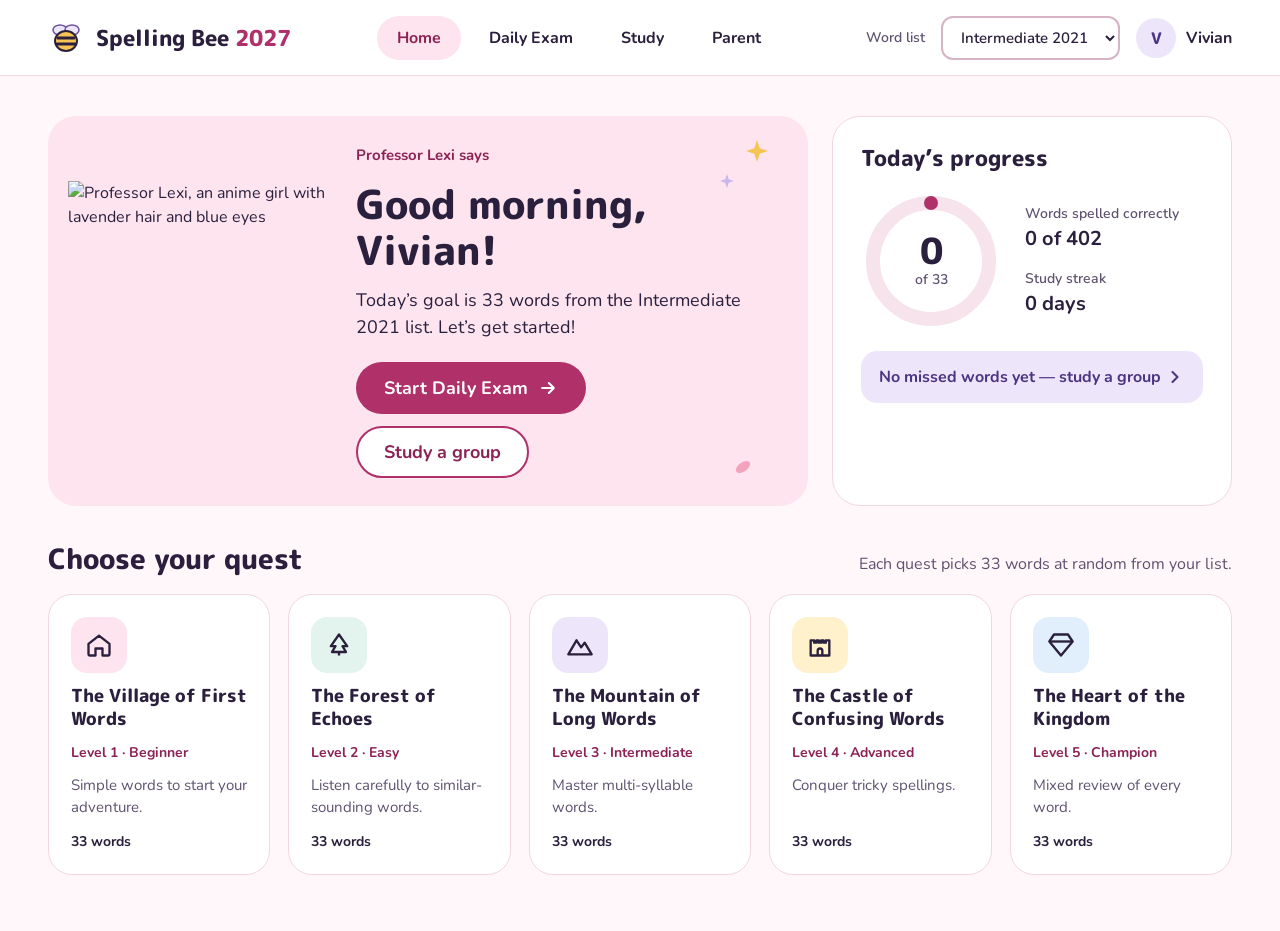
==== commit 13ed0be4: "Add files via upload" ====
--- a/index.html
+++ b/index.html
@@ -1,141 +1,143 @@
-<!DOCTYPE html>
-<html lang="en">
-<head>
-    <meta charset="UTF-8">
-    <meta name="viewport" content="width=device-width, initial-scale=1.0">
-    <title>Spelling Bee 2027 – Home</title>
-    <link rel="preconnect" href="https://fonts.googleapis.com">
-    <link rel="preconnect" href="https://fonts.gstatic.com" crossorigin>
-    <link rel="stylesheet" href="https://fonts.googleapis.com/css2?family=Atkinson+Hyperlegible:wght@400;700&family=M+PLUS+Rounded+1c:wght@500;700;800&family=Nunito:wght@400;600;700;800&display=swap">
-    <link rel="stylesheet" href="app.css">
-    <script src="app.js"></script>
-</head>
-<body>
-    <a class="skip-link" href="#main">Skip to main content</a>
-
-    <header class="site-header">
-        <a class="brand" href="index.html">
-            <svg width="36" height="36" viewBox="0 0 36 36" aria-hidden="true"><ellipse cx="12" cy="10" rx="7" ry="5" fill="#EDE6FA" stroke="#6B4FA0" stroke-width="1.5"/><ellipse cx="24" cy="10" rx="7" ry="5" fill="#EDE6FA" stroke="#6B4FA0" stroke-width="1.5"/><ellipse cx="18" cy="21" rx="11" ry="10" fill="#F6C453" stroke="#2A1F3D" stroke-width="2"/><path d="M10 18h16M9 24h18" stroke="#2A1F3D" stroke-width="3" stroke-linecap="round"/></svg>
-            <span>Spelling Bee <span class="brand-year">2027</span></span>
-        </a>
-        <nav class="main-nav" aria-label="Main">
-            <a href="index.html" data-nav="home">Home</a>
-            <a href="game.html" data-nav="exam">Daily Exam</a>
-            <a href="game.html?view=study" data-nav="study">Study</a>
-        </nav>
-        <div class="header-tools">
-            <label for="word-list">Word list</label>
-            <select id="word-list" class="select"></select>
-            <div class="user-chip"><span class="avatar-initial" aria-hidden="true">V</span><span>Vivian</span></div>
-        </div>
-    </header>
-
-    <main id="main" class="page">
-        <div class="home-top">
-            <section class="hero" aria-labelledby="hello">
-                <svg class="sparkle" aria-hidden="true" width="22" height="22" viewBox="0 0 20 20" style="top: 24px; right: 40px"><path d="M10 0L12.5 7.5L20 10L12.5 12.5L10 20L7.5 12.5L0 10L7.5 7.5Z" fill="#F6C453"/></svg>
-                <svg class="sparkle" aria-hidden="true" width="14" height="14" viewBox="0 0 20 20" style="top: 58px; right: 74px"><path d="M10 0L12.5 7.5L20 10L12.5 12.5L10 20L7.5 12.5L0 10L7.5 7.5Z" fill="#C9B6EE"/></svg>
-                <svg class="sparkle" aria-hidden="true" width="18" height="18" viewBox="0 0 20 20" style="bottom: 30px; right: 56px"><ellipse cx="10" cy="10" rx="9" ry="5" transform="rotate(-35 10 10)" fill="#F4A3BD"/></svg>
-                <img class="hero-portrait" src="images/lexi-portrait.png" alt="Professor Lexi, an anime girl with lavender hair and blue eyes" width="260" height="260">
-                <div class="hero-text">
-                    <p class="hero-kicker">Professor Lexi says</p>
-                    <h1 id="hello">Hello, Vivian!</h1>
-                    <p class="hero-lead" id="hero-lead">Loading today’s words…</p>
-                    <div class="hero-actions">
-                        <a class="btn btn-primary" href="game.html" id="continue-btn">Start Daily Exam
-                            <svg width="20" height="20" viewBox="0 0 24 24" fill="none" stroke="currentColor" stroke-width="2.5" stroke-linecap="round" stroke-linejoin="round" aria-hidden="true"><path d="M5 12h14M13 6l6 6-6 6"/></svg>
-                        </a>
-                        <a class="btn btn-outline" href="game.html?view=study">Study a group</a>
-                    </div>
-                </div>
-            </section>
-
-            <section class="card progress-card" aria-labelledby="today-h">
-                <h2 id="today-h">Today’s progress</h2>
-                <div class="progress-body">
-                    <div class="ring">
-                        <svg width="140" height="140" viewBox="0 0 140 140" role="img" id="ring-svg" aria-label="0 words correct today">
-                            <circle cx="70" cy="70" r="58" fill="none" stroke="var(--track)" stroke-width="14"/>
-                            <circle id="ring-fill" cx="70" cy="70" r="58" fill="none" stroke="var(--primary)" stroke-width="14" stroke-linecap="round" stroke-dasharray="0 364.4" transform="rotate(-90 70 70)"/>
-                        </svg>
-                        <div class="ring-label" aria-hidden="true"><span class="ring-number" id="ring-number">0</span><span class="ring-of" id="ring-of">of 33</span></div>
-                    </div>
-                    <dl class="stat-list">
-                        <div><dt>Words spelled correctly</dt><dd id="stat-mastered">–</dd></div>
-                        <div><dt>Study streak</dt><dd id="stat-streak">–</dd></div>
-                    </dl>
-                </div>
-                <a class="review-link" href="game.html?mode=missed" id="review-link">
-                    <span id="review-text">Review missed words</span>
-                    <svg width="20" height="20" viewBox="0 0 24 24" fill="none" stroke="currentColor" stroke-width="2.5" stroke-linecap="round" stroke-linejoin="round" aria-hidden="true"><path d="M9 6l6 6-6 6"/></svg>
-                </a>
-            </section>
-        </div>
-
-        <section aria-labelledby="quests-h" style="display: flex; flex-direction: column; gap: 18px">
-            <div class="section-head">
-                <h2 id="quests-h">Choose your quest</h2>
-                <p class="muted">Each quest picks 33 words at random from your list.</p>
-            </div>
-            <div class="quest-grid" id="quest-grid"></div>
-        </section>
-    </main>
-
-    <nav class="bottom-nav" aria-label="Main">
-        <a href="index.html" data-nav="home"><svg width="24" height="24" viewBox="0 0 24 24" fill="none" stroke="currentColor" stroke-width="2" stroke-linejoin="round" aria-hidden="true"><path d="M3 11l9-7 9 7v9a1 1 0 0 1-1 1h-5v-6H9v6H4a1 1 0 0 1-1-1z"/></svg>Home</a>
-        <a href="game.html" data-nav="exam"><svg width="24" height="24" viewBox="0 0 24 24" fill="none" stroke="currentColor" stroke-width="2" stroke-linecap="round" stroke-linejoin="round" aria-hidden="true"><path d="M11 5L6 9H3v6h3l5 4z"/><path d="M15.5 8.5a5 5 0 0 1 0 7"/></svg>Exam</a>
-        <a href="game.html?view=study" data-nav="study"><svg width="24" height="24" viewBox="0 0 24 24" fill="none" stroke="currentColor" stroke-width="2" stroke-linejoin="round" aria-hidden="true"><path d="M4 5a2 2 0 0 1 2-2h13v16H6a2 2 0 0 0-2 2z"/><path d="M4 21V5M9 7h6"/></svg>Study</a>
-    </nav>
-
-    <script>
-        SB.initHeader('home');
-
-        const hour = new Date().getHours();
-        const greeting = hour < 12 ? 'Good morning' : hour < 18 ? 'Good afternoon' : 'Good evening';
-        document.getElementById('hello').textContent = `${greeting}, Vivian!`;
-
-        document.getElementById('quest-grid').innerHTML = SB.QUESTS.map(q => `
-            <a class="quest" href="game.html?kingdom=${q.id}">
-                <span class="quest-icon" style="background: var(${q.tint})"><svg width="28" height="28" viewBox="0 0 24 24" fill="none" stroke="#2A1F3D" stroke-width="2" stroke-linejoin="round" aria-hidden="true">${q.icon}</svg></span>
-                <span class="quest-name">${SB.esc(q.name)}</span>
-                <span class="quest-level">${SB.esc(q.level)}</span>
-                <span class="quest-desc">${SB.esc(q.desc)}</span>
-                <span class="quest-count">33 words</span>
-            </a>`).join('');
-
-        SB.loadWords().then(({ list, words, goal }) => {
-            const p = SB.getProgress();
-            const score = SB.todayScore(p);
-            const inList = new Set(words.map(w => w.word));
-            const mastered = Object.keys(p.correctWords).filter(w => inList.has(w)).length;
-            const missed = Object.keys(p.incorrectWordsCount).filter(w => inList.has(w)).length;
-            const days = SB.streak(p);
-
-            let lead = `Today’s goal is ${goal} words from the ${list.name} list. `;
-            if (score.correct === 0) lead += 'Let’s get started!';
-            else if (score.correct < goal) lead += `You’re ${score.correct} words in — let’s keep going.`;
-            else lead += 'You reached today’s goal — amazing work!';
-            document.getElementById('hero-lead').textContent = lead;
-            if (score.total > 0) document.getElementById('continue-btn').firstChild.textContent = 'Continue Daily Exam ';
-
-            const shown = Math.min(score.correct, goal);
-            document.getElementById('ring-fill').setAttribute('stroke-dasharray', `${(shown / goal * 364.4).toFixed(1)} 364.4`);
-            document.getElementById('ring-svg').setAttribute('aria-label', `${score.correct} of ${goal} words correct today`);
-            document.getElementById('ring-number').textContent = score.correct;
-            document.getElementById('ring-of').textContent = `of ${goal}`;
-            document.getElementById('stat-mastered').textContent = `${mastered} of ${words.length}`;
-            document.getElementById('stat-streak').textContent = days === 1 ? '1 day' : `${days} days`;
-
-            const review = document.getElementById('review-link');
-            if (missed > 0) {
-                document.getElementById('review-text').textContent = `Review ${missed} missed ${missed === 1 ? 'word' : 'words'}`;
-            } else {
-                document.getElementById('review-text').textContent = 'No missed words yet — study a group';
-                review.href = 'game.html?view=study';
-            }
-        }).catch(() => {
-            document.getElementById('hero-lead').textContent = 'The word list could not be loaded. Open this app from a web server (for example GitHub Pages), not by double-clicking the file.';
-        });
-    </script>
-</body>
-</html>
+<!DOCTYPE html>
+<html lang="en">
+<head>
+    <meta charset="UTF-8">
+    <meta name="viewport" content="width=device-width, initial-scale=1.0">
+    <title>Spelling Bee 2027 – Home</title>
+    <link rel="preconnect" href="https://fonts.googleapis.com">
+    <link rel="preconnect" href="https://fonts.gstatic.com" crossorigin>
+    <link rel="stylesheet" href="https://fonts.googleapis.com/css2?family=Atkinson+Hyperlegible:wght@400;700&family=M+PLUS+Rounded+1c:wght@500;700;800&family=Nunito:wght@400;600;700;800&display=swap">
+    <link rel="stylesheet" href="app.css">
+    <script src="app.js"></script>
+</head>
+<body>
+    <a class="skip-link" href="#main">Skip to main content</a>
+
+    <header class="site-header">
+        <a class="brand" href="index.html">
+            <svg width="36" height="36" viewBox="0 0 36 36" aria-hidden="true"><ellipse cx="12" cy="10" rx="7" ry="5" fill="#EDE6FA" stroke="#6B4FA0" stroke-width="1.5"/><ellipse cx="24" cy="10" rx="7" ry="5" fill="#EDE6FA" stroke="#6B4FA0" stroke-width="1.5"/><ellipse cx="18" cy="21" rx="11" ry="10" fill="#F6C453" stroke="#2A1F3D" stroke-width="2"/><path d="M10 18h16M9 24h18" stroke="#2A1F3D" stroke-width="3" stroke-linecap="round"/></svg>
+            <span>Spelling Bee <span class="brand-year">2027</span></span>
+        </a>
+        <nav class="main-nav" aria-label="Main">
+            <a href="index.html" data-nav="home">Home</a>
+            <a href="game.html" data-nav="exam">Daily Exam</a>
+            <a href="game.html?view=study" data-nav="study">Study</a>
+            <a href="parent.html" data-nav="parent">Parent</a>
+        </nav>
+        <div class="header-tools">
+            <label for="word-list">Word list</label>
+            <select id="word-list" class="select"></select>
+            <div class="user-chip"><span class="avatar-initial" aria-hidden="true">V</span><span>Vivian</span></div>
+        </div>
+    </header>
+
+    <main id="main" class="page">
+        <div class="home-top">
+            <section class="hero" aria-labelledby="hello">
+                <svg class="sparkle" aria-hidden="true" width="22" height="22" viewBox="0 0 20 20" style="top: 24px; right: 40px"><path d="M10 0L12.5 7.5L20 10L12.5 12.5L10 20L7.5 12.5L0 10L7.5 7.5Z" fill="#F6C453"/></svg>
+                <svg class="sparkle" aria-hidden="true" width="14" height="14" viewBox="0 0 20 20" style="top: 58px; right: 74px"><path d="M10 0L12.5 7.5L20 10L12.5 12.5L10 20L7.5 12.5L0 10L7.5 7.5Z" fill="#C9B6EE"/></svg>
+                <svg class="sparkle" aria-hidden="true" width="18" height="18" viewBox="0 0 20 20" style="bottom: 30px; right: 56px"><ellipse cx="10" cy="10" rx="9" ry="5" transform="rotate(-35 10 10)" fill="#F4A3BD"/></svg>
+                <img class="hero-portrait" src="images/lexi-portrait.png" alt="Professor Lexi, an anime girl with lavender hair and blue eyes" width="260" height="260">
+                <div class="hero-text">
+                    <p class="hero-kicker">Professor Lexi says</p>
+                    <h1 id="hello">Hello, Vivian!</h1>
+                    <p class="hero-lead" id="hero-lead">Loading today’s words…</p>
+                    <div class="hero-actions">
+                        <a class="btn btn-primary" href="game.html" id="continue-btn">Start Daily Exam
+                            <svg width="20" height="20" viewBox="0 0 24 24" fill="none" stroke="currentColor" stroke-width="2.5" stroke-linecap="round" stroke-linejoin="round" aria-hidden="true"><path d="M5 12h14M13 6l6 6-6 6"/></svg>
+                        </a>
+                        <a class="btn btn-outline" href="game.html?view=study">Study a group</a>
+                    </div>
+                </div>
+            </section>
+
+            <section class="card progress-card" aria-labelledby="today-h">
+                <h2 id="today-h">Today’s progress</h2>
+                <div class="progress-body">
+                    <div class="ring">
+                        <svg width="140" height="140" viewBox="0 0 140 140" role="img" id="ring-svg" aria-label="0 words correct today">
+                            <circle cx="70" cy="70" r="58" fill="none" stroke="var(--track)" stroke-width="14"/>
+                            <circle id="ring-fill" cx="70" cy="70" r="58" fill="none" stroke="var(--primary)" stroke-width="14" stroke-linecap="round" stroke-dasharray="0 364.4" transform="rotate(-90 70 70)"/>
+                        </svg>
+                        <div class="ring-label" aria-hidden="true"><span class="ring-number" id="ring-number">0</span><span class="ring-of" id="ring-of">of 33</span></div>
+                    </div>
+                    <dl class="stat-list">
+                        <div><dt>Words spelled correctly</dt><dd id="stat-mastered">–</dd></div>
+                        <div><dt>Study streak</dt><dd id="stat-streak">–</dd></div>
+                    </dl>
+                </div>
+                <a class="review-link" href="game.html?mode=missed" id="review-link">
+                    <span id="review-text">Review missed words</span>
+                    <svg width="20" height="20" viewBox="0 0 24 24" fill="none" stroke="currentColor" stroke-width="2.5" stroke-linecap="round" stroke-linejoin="round" aria-hidden="true"><path d="M9 6l6 6-6 6"/></svg>
+                </a>
+            </section>
+        </div>
+
+        <section aria-labelledby="quests-h" style="display: flex; flex-direction: column; gap: 18px">
+            <div class="section-head">
+                <h2 id="quests-h">Choose your quest</h2>
+                <p class="muted">Each quest picks 33 words at random from your list.</p>
+            </div>
+            <div class="quest-grid" id="quest-grid"></div>
+        </section>
+    </main>
+
+    <nav class="bottom-nav" aria-label="Main">
+        <a href="index.html" data-nav="home"><svg width="24" height="24" viewBox="0 0 24 24" fill="none" stroke="currentColor" stroke-width="2" stroke-linejoin="round" aria-hidden="true"><path d="M3 11l9-7 9 7v9a1 1 0 0 1-1 1h-5v-6H9v6H4a1 1 0 0 1-1-1z"/></svg>Home</a>
+        <a href="game.html" data-nav="exam"><svg width="24" height="24" viewBox="0 0 24 24" fill="none" stroke="currentColor" stroke-width="2" stroke-linecap="round" stroke-linejoin="round" aria-hidden="true"><path d="M11 5L6 9H3v6h3l5 4z"/><path d="M15.5 8.5a5 5 0 0 1 0 7"/></svg>Exam</a>
+        <a href="game.html?view=study" data-nav="study"><svg width="24" height="24" viewBox="0 0 24 24" fill="none" stroke="currentColor" stroke-width="2" stroke-linejoin="round" aria-hidden="true"><path d="M4 5a2 2 0 0 1 2-2h13v16H6a2 2 0 0 0-2 2z"/><path d="M4 21V5M9 7h6"/></svg>Study</a>
+        <a href="parent.html" data-nav="parent"><svg width="24" height="24" viewBox="0 0 24 24" fill="none" stroke="currentColor" stroke-width="2" stroke-linecap="round" stroke-linejoin="round" aria-hidden="true"><rect x="3" y="5" width="18" height="16" rx="2"/><path d="M3 10h18M8 3v4M16 3v4"/></svg>Parent</a>
+    </nav>
+
+    <script>
+        SB.initHeader('home');
+
+        const hour = new Date().getHours();
+        const greeting = hour < 12 ? 'Good morning' : hour < 18 ? 'Good afternoon' : 'Good evening';
+        document.getElementById('hello').textContent = `${greeting}, Vivian!`;
+
+        document.getElementById('quest-grid').innerHTML = SB.QUESTS.map(q => `
+            <a class="quest" href="game.html?kingdom=${q.id}">
+                <span class="quest-icon" style="background: var(${q.tint})"><svg width="28" height="28" viewBox="0 0 24 24" fill="none" stroke="#2A1F3D" stroke-width="2" stroke-linejoin="round" aria-hidden="true">${q.icon}</svg></span>
+                <span class="quest-name">${SB.esc(q.name)}</span>
+                <span class="quest-level">${SB.esc(q.level)}</span>
+                <span class="quest-desc">${SB.esc(q.desc)}</span>
+                <span class="quest-count">33 words</span>
+            </a>`).join('');
+
+        SB.loadWords().then(({ list, words, goal }) => {
+            const p = SB.getProgress();
+            const score = SB.todayScore(p);
+            const inList = new Set(words.map(w => w.word));
+            const mastered = Object.keys(p.correctWords).filter(w => inList.has(w)).length;
+            const missed = Object.keys(p.incorrectWordsCount).filter(w => inList.has(w)).length;
+            const days = SB.streak(p);
+
+            let lead = `Today’s goal is ${goal} words from the ${list.name} list. `;
+            if (score.correct === 0) lead += 'Let’s get started!';
+            else if (score.correct < goal) lead += `You’re ${score.correct} words in — let’s keep going.`;
+            else lead += 'You reached today’s goal — amazing work!';
+            document.getElementById('hero-lead').textContent = lead;
+            if (score.total > 0) document.getElementById('continue-btn').firstChild.textContent = 'Continue Daily Exam ';
+
+            const shown = Math.min(score.correct, goal);
+            document.getElementById('ring-fill').setAttribute('stroke-dasharray', `${(shown / goal * 364.4).toFixed(1)} 364.4`);
+            document.getElementById('ring-svg').setAttribute('aria-label', `${score.correct} of ${goal} words correct today`);
+            document.getElementById('ring-number').textContent = score.correct;
+            document.getElementById('ring-of').textContent = `of ${goal}`;
+            document.getElementById('stat-mastered').textContent = `${mastered} of ${words.length}`;
+            document.getElementById('stat-streak').textContent = days === 1 ? '1 day' : `${days} days`;
+
+            const review = document.getElementById('review-link');
+            if (missed > 0) {
+                document.getElementById('review-text').textContent = `Review ${missed} missed ${missed === 1 ? 'word' : 'words'}`;
+            } else {
+                document.getElementById('review-text').textContent = 'No missed words yet — study a group';
+                review.href = 'game.html?view=study';
+            }
+        }).catch(() => {
+            document.getElementById('hero-lead').textContent = 'The word list could not be loaded. Open this app from a web server (for example GitHub Pages), not by double-clicking the file.';
+        });
+    </script>
+</body>
+</html>
--- a/app.css
+++ b/app.css
@@ -252,6 +252,19 @@
 .feedback-bad .next-btn { background: var(--bad); }
 .feedback-info .next-btn { background: var(--lavender-ink); }
 .feedback svg { flex-shrink: 0; }
+.answer-card {
+    margin-top: 12px; padding: 20px 22px; border-radius: 20px;
+    background: var(--surface); border: 2px solid var(--bad-soft);
+    display: flex; flex-direction: column; gap: 10px;
+}
+.answer-label { font-size: 0.875rem; font-weight: 700; color: var(--muted); }
+.answer-word-row { display: flex; align-items: center; justify-content: space-between; gap: 12px; flex-wrap: wrap; }
+.answer-word { font-family: var(--font-display); font-weight: 800; font-size: 2rem; line-height: 1.1; overflow-wrap: anywhere; }
+.answer-letters { font-size: 1.125rem; font-weight: 700; letter-spacing: 0.06em; color: var(--primary-ink); overflow-wrap: anywhere; }
+.answer-details { margin: 4px 0 0; display: flex; flex-direction: column; gap: 6px; }
+.answer-details dt { font-size: 0.875rem; font-weight: 700; color: var(--muted); }
+.answer-details dd { margin: 0 0 6px; font-size: 1.0625rem; line-height: 1.5; }
+.answer-details dd.word-example { font-size: 1rem; }
 
 /* ---------- Study ---------- */
 .study-grid { display: grid; grid-template-columns: 250px minmax(0, 1fr) 280px; gap: 24px; align-items: start; }
@@ -377,7 +390,7 @@
     .study-grid .settings-col { grid-template-columns: minmax(0, 1fr); }
 
     .bottom-nav {
-        display: grid; grid-template-columns: repeat(3, minmax(0, 1fr));
+        display: grid; grid-template-columns: repeat(4, minmax(0, 1fr));
         position: fixed; left: 0; right: 0; bottom: 0; z-index: 5;
         padding: 6px 8px 14px; background: var(--surface); border-top: 1px solid var(--line);
     }
@@ -388,3 +401,71 @@
     }
     .bottom-nav a[aria-current="page"] { background: var(--primary-soft); color: var(--primary-ink); font-weight: 800; }
 }
+
+/* ---------- Parent ---------- */
+.tiles { display: grid; grid-template-columns: repeat(4, minmax(0, 1fr)); gap: 16px; }
+.tile { padding: 20px 22px; border-radius: 22px; background: var(--surface); border: 1px solid var(--line); display: flex; flex-direction: column; gap: 4px; }
+.tile-label { font-size: 0.875rem; font-weight: 700; color: var(--muted); }
+.tile-value { font-family: var(--font-display); font-weight: 800; font-size: 2rem; line-height: 1.1; }
+.tile-note { font-size: 0.875rem; color: var(--muted); }
+.parent-grid { display: grid; grid-template-columns: minmax(0, 1.4fr) minmax(0, 1fr); gap: 24px; align-items: start; }
+.panel { padding: 24px; display: flex; flex-direction: column; gap: 16px; }
+.panel h2 { font-size: 1.375rem; }
+.cal-head { display: flex; align-items: center; justify-content: space-between; gap: 12px; }
+.icon-btn {
+    width: 44px; height: 44px; border-radius: 12px; border: 2px solid var(--field-line);
+    background: var(--surface); color: var(--ink); display: flex; align-items: center; justify-content: center;
+}
+.icon-btn:hover { background: var(--primary-soft); }
+.cal { width: 100%; border-collapse: separate; border-spacing: 6px; table-layout: fixed; }
+.cal th { font-size: 0.8125rem; font-weight: 700; color: var(--muted); padding: 4px 0; }
+.cal td { padding: 0; }
+.cal-day {
+    width: 100%; min-height: 64px; padding: 6px; border-radius: 14px;
+    border: 2px solid transparent; background: var(--bg); color: var(--ink);
+    display: flex; flex-direction: column; align-items: center; justify-content: center; gap: 2px;
+}
+.cal-day .num { font-weight: 800; font-size: 1rem; }
+.cal-day .tag { font-size: 0.6875rem; font-weight: 700; display: flex; align-items: center; gap: 2px; }
+.cal-day.goal { background: var(--good-soft); color: var(--good); }
+.cal-day.done { background: var(--lavender); color: var(--lavender-ink); }
+.cal-day.missed { background: var(--bad-soft); color: var(--bad); }
+.cal-day.pending { background: var(--surface); border-color: var(--field-line); }
+.cal-day.future, .cal-day.none { background: transparent; color: var(--muted); }
+.cal-day.selected { border-color: var(--ink); }
+.cal-day:disabled { cursor: default; }
+.legend { display: flex; flex-wrap: wrap; gap: 14px; font-size: 0.875rem; }
+.legend span { display: inline-flex; align-items: center; gap: 6px; }
+.swatch { width: 16px; height: 16px; border-radius: 5px; display: inline-block; }
+.day-stats { display: grid; grid-template-columns: repeat(2, minmax(0, 1fr)); gap: 10px; margin: 0; }
+.day-stats div { padding: 12px 14px; border-radius: 14px; background: var(--bg); }
+.day-stats dt { font-size: 0.8125rem; font-weight: 700; color: var(--muted); }
+.day-stats dd { margin: 0; font-size: 1.25rem; font-weight: 800; }
+.status-pill { display: inline-flex; align-items: center; gap: 6px; padding: 4px 12px; border-radius: 999px; font-weight: 700; font-size: 0.9375rem; align-self: flex-start; }
+.status-pill.goal { background: var(--good-soft); color: var(--good); }
+.status-pill.done { background: var(--lavender); color: var(--lavender-ink); }
+.status-pill.missed { background: var(--bad-soft); color: var(--bad); }
+.status-pill.pending, .status-pill.none, .status-pill.future { background: var(--bg); color: var(--muted); }
+.plain-list { margin: 0; padding: 0; list-style: none; display: flex; flex-direction: column; gap: 6px; }
+.plain-list li { display: flex; justify-content: space-between; gap: 12px; padding: 8px 12px; border-radius: 10px; background: var(--bg); }
+.toolbar { display: flex; align-items: center; gap: 10px; flex-wrap: wrap; }
+.table-wrap { overflow-x: auto; }
+.data-table { width: 100%; border-collapse: collapse; font-size: 0.9375rem; }
+.data-table th, .data-table td { padding: 10px 12px; text-align: left; border-bottom: 1px solid var(--line); }
+.data-table th { font-size: 0.8125rem; color: var(--muted); font-weight: 700; }
+.data-table td.num, .data-table th.num { text-align: right; }
+.data-table td.word { font-weight: 800; font-family: var(--font-display); }
+.count-bar { display: inline-block; height: 8px; border-radius: 999px; background: var(--primary); vertical-align: middle; margin-left: 8px; }
+.btn-small { min-height: 44px; padding: 0 18px; font-size: 0.9375rem; }
+
+@media (max-width: 980px) {
+    .tiles { grid-template-columns: repeat(2, minmax(0, 1fr)); }
+    .parent-grid { grid-template-columns: minmax(0, 1fr); }
+}
+@media (max-width: 720px) {
+    .cal { border-spacing: 3px; }
+    .cal-day { min-height: 52px; padding: 4px 2px; border-radius: 10px; }
+    .cal-day .tag .tag-text { display: none; }
+    .cal-day .tag svg { width: 14px; height: 14px; }
+    .tile-value { font-size: 1.625rem; }
+}
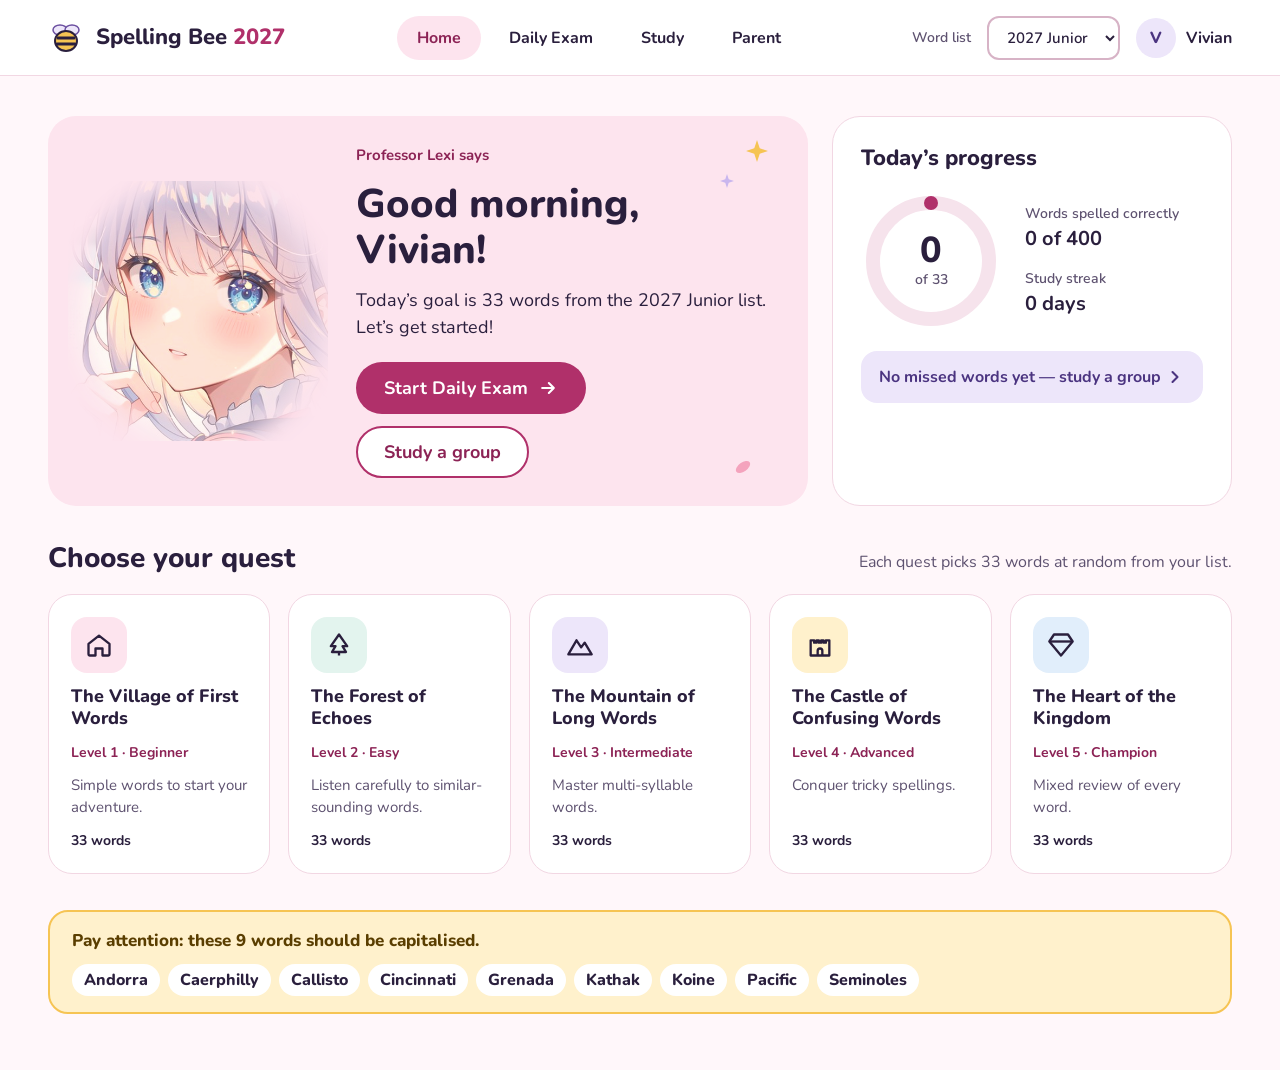
==== commit 72b44df5: "Add files via upload" ====
--- a/index.html
+++ b/index.html
@@ -106,6 +106,7 @@
             </a>`).join('');
 
         SB.loadWords().then(({ list, words, goal }) => {
+            SB.showCapsNotice(words);
             const p = SB.getProgress();
             const score = SB.todayScore(p);
             const inList = new Set(words.map(w => w.word));
--- a/app.css
+++ b/app.css
@@ -20,7 +20,7 @@
     --bad: #8E1E17;
     --bad-soft: #FDECEA;
     --track: #F6E3EC;
-    --font-display: 'M PLUS Rounded 1c', 'Nunito', system-ui, sans-serif;
+    --font-display: 'Nunito', system-ui, sans-serif;
     --font-body: 'Nunito', system-ui, sans-serif;
 }
 
@@ -335,6 +335,18 @@
 .celebrate {
     display: flex; align-items: center; gap: 16px; padding: 18px 22px; border-radius: 20px;
     background: var(--honey-soft); color: #5A3E00; font-weight: 700; font-size: 1.125rem;
+}
+
+/* ---------- Capital-letter notice ---------- */
+.notice {
+    padding: 16px 22px; border-radius: 20px; border: 2px solid var(--honey);
+    background: var(--honey-soft); color: #5A3E00; display: flex; flex-direction: column; gap: 10px;
+}
+.notice-title { font-weight: 800; font-size: 1.0625rem; }
+.notice-words { list-style: none; margin: 0; padding: 0; display: flex; flex-wrap: wrap; gap: 8px; }
+.notice-words li {
+    padding: 4px 12px; border-radius: 999px; background: var(--surface);
+    font-family: var(--font-display); font-weight: 800; color: var(--ink);
 }
 
 /* ---------- Bottom nav (phones) ---------- */
@@ -430,6 +442,7 @@
 .cal-day.goal { background: var(--good-soft); color: var(--good); }
 .cal-day.done { background: var(--lavender); color: var(--lavender-ink); }
 .cal-day.missed { background: var(--bad-soft); color: var(--bad); }
+.cal-day.partial { background: var(--honey-soft); color: #5A3E00; }
 .cal-day.pending { background: var(--surface); border-color: var(--field-line); }
 .cal-day.future, .cal-day.none { background: transparent; color: var(--muted); }
 .cal-day.selected { border-color: var(--ink); }
@@ -445,6 +458,7 @@
 .status-pill.goal { background: var(--good-soft); color: var(--good); }
 .status-pill.done { background: var(--lavender); color: var(--lavender-ink); }
 .status-pill.missed { background: var(--bad-soft); color: var(--bad); }
+.status-pill.partial { background: var(--honey-soft); color: #5A3E00; }
 .status-pill.pending, .status-pill.none, .status-pill.future { background: var(--bg); color: var(--muted); }
 .plain-list { margin: 0; padding: 0; list-style: none; display: flex; flex-direction: column; gap: 6px; }
 .plain-list li { display: flex; justify-content: space-between; gap: 12px; padding: 8px 12px; border-radius: 10px; background: var(--bg); }
